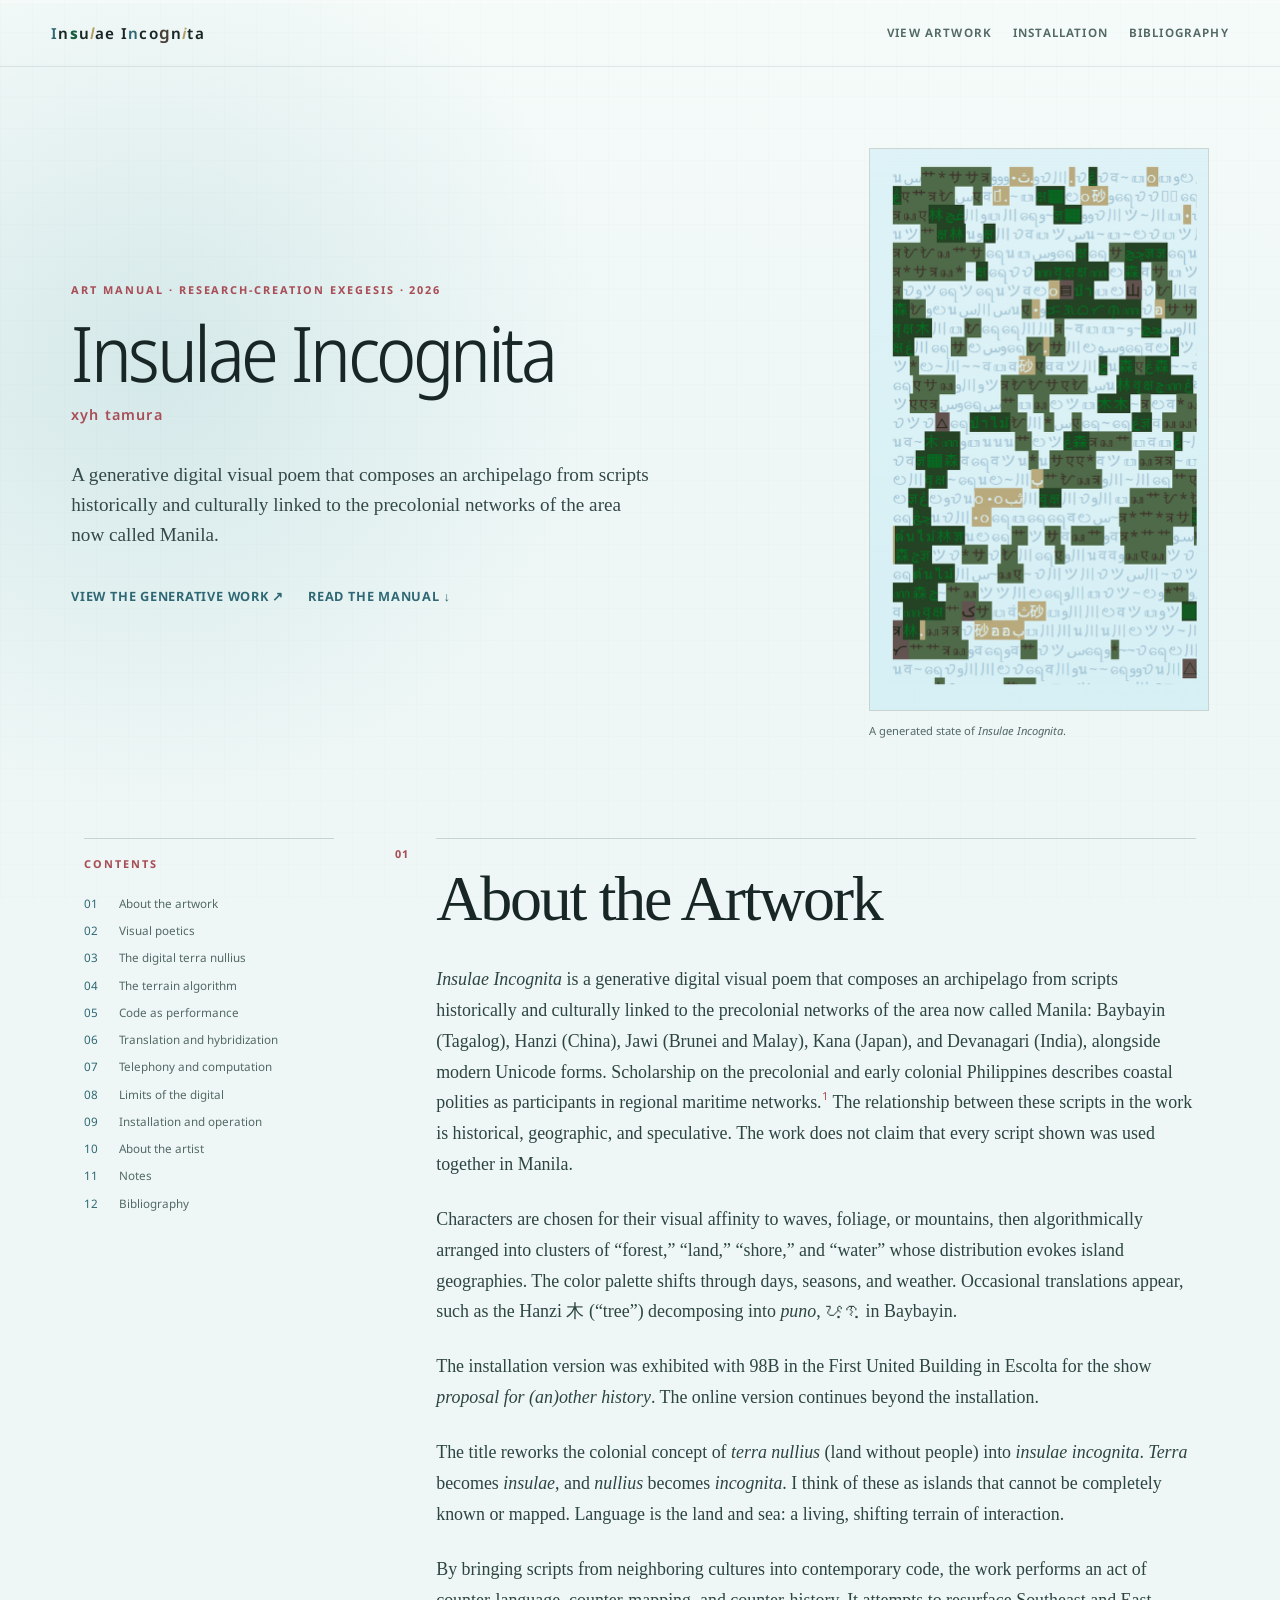
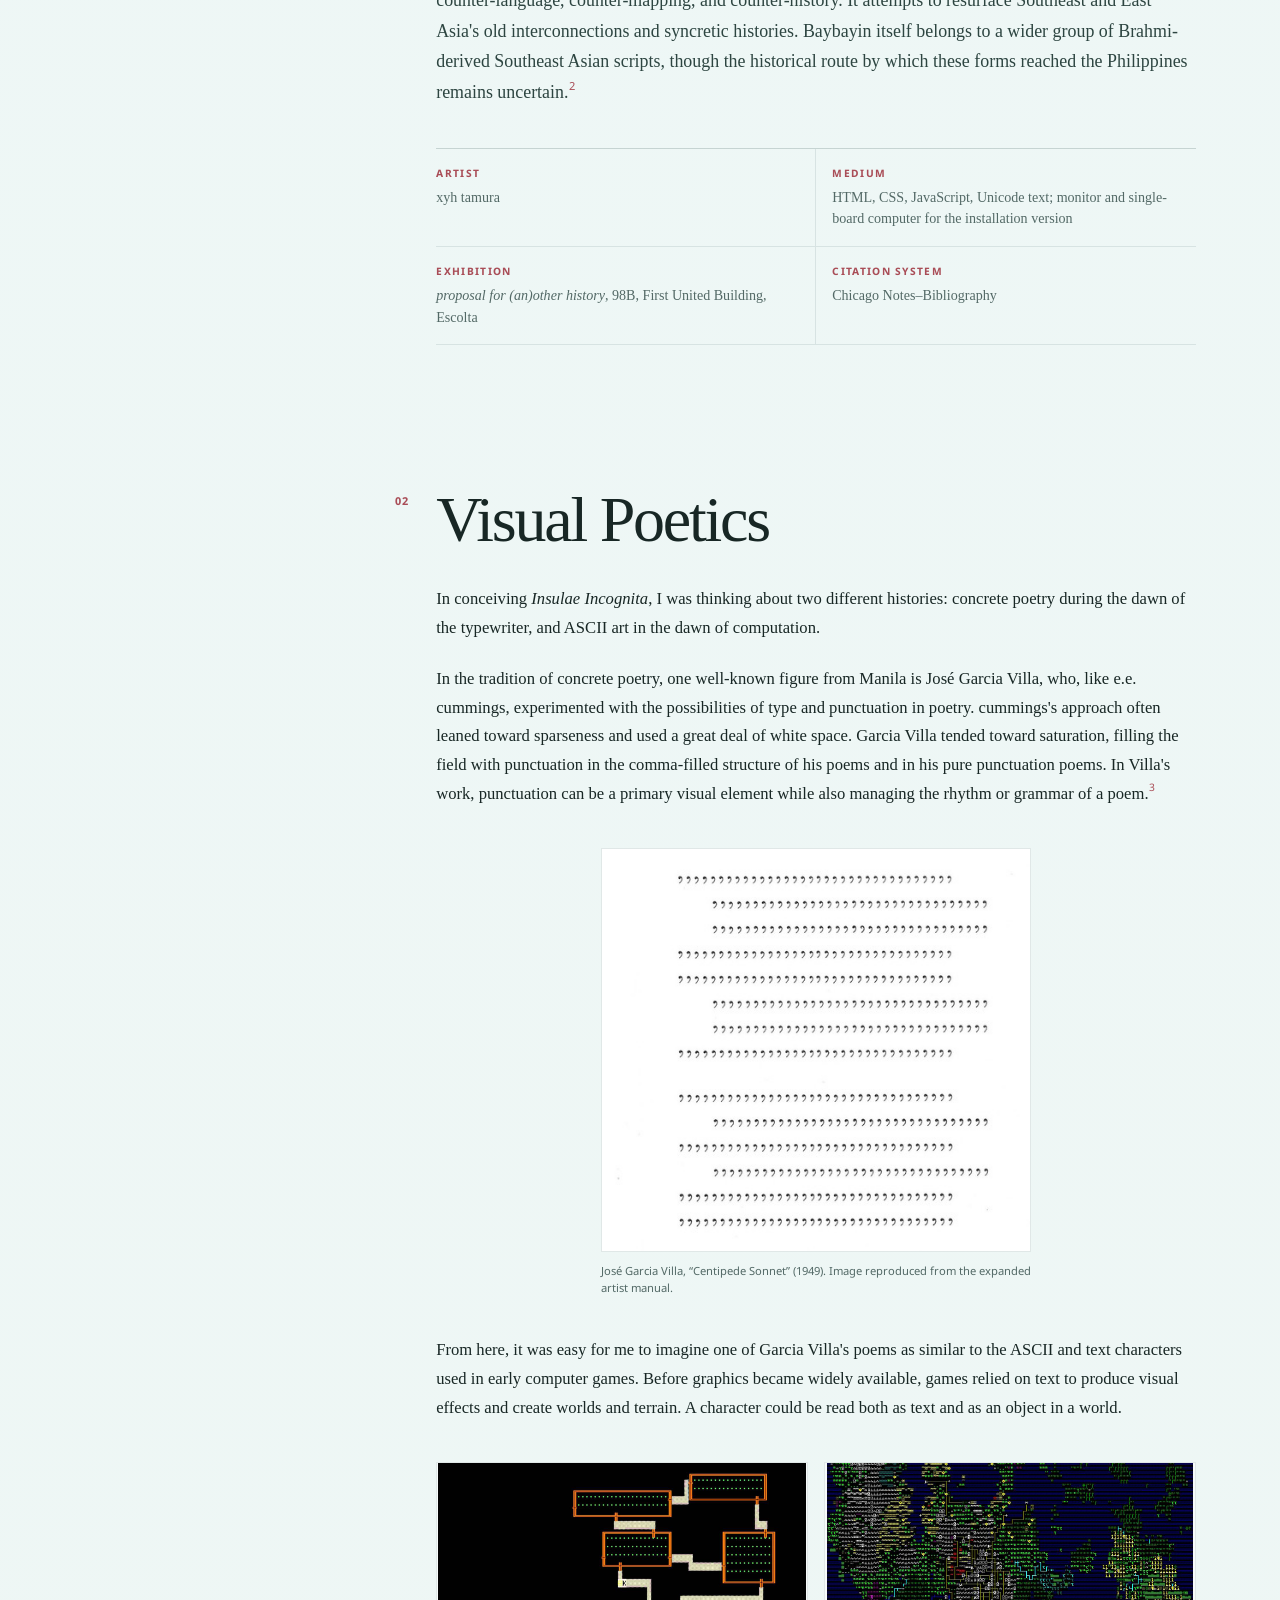
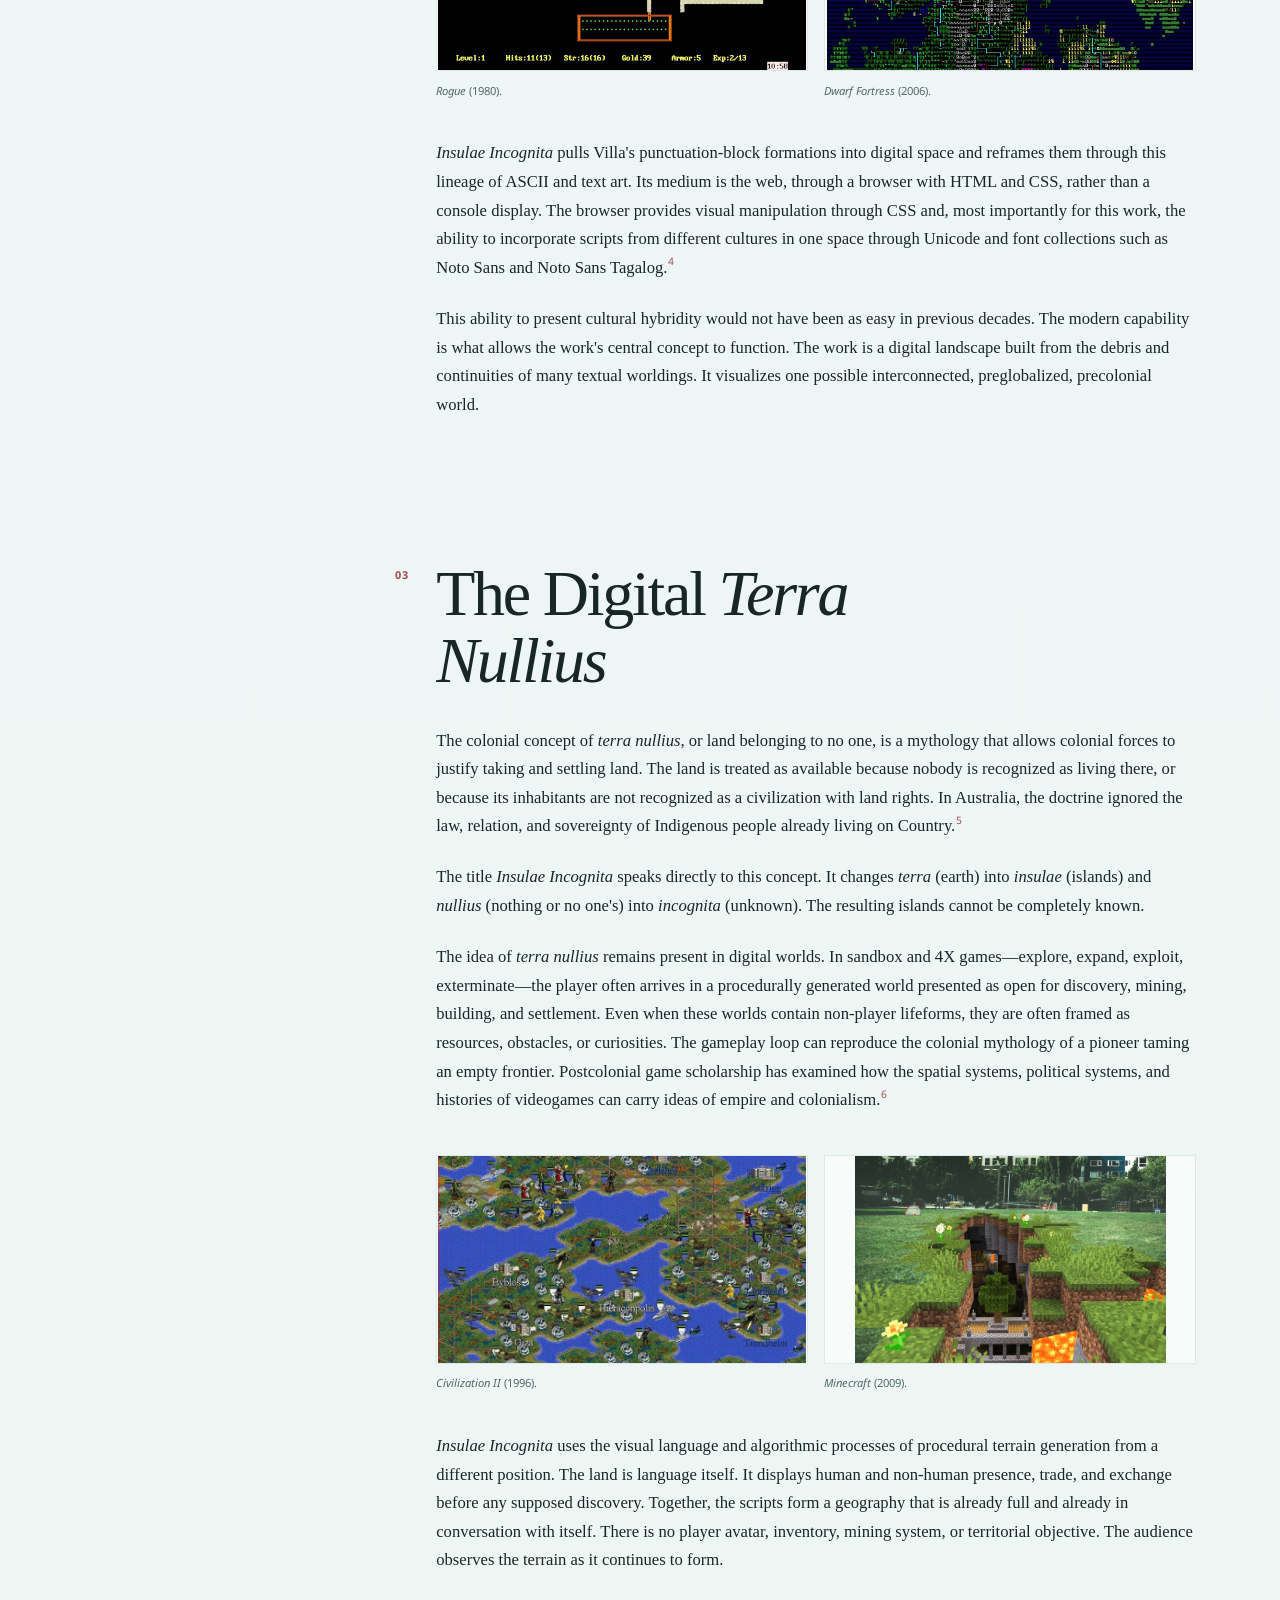
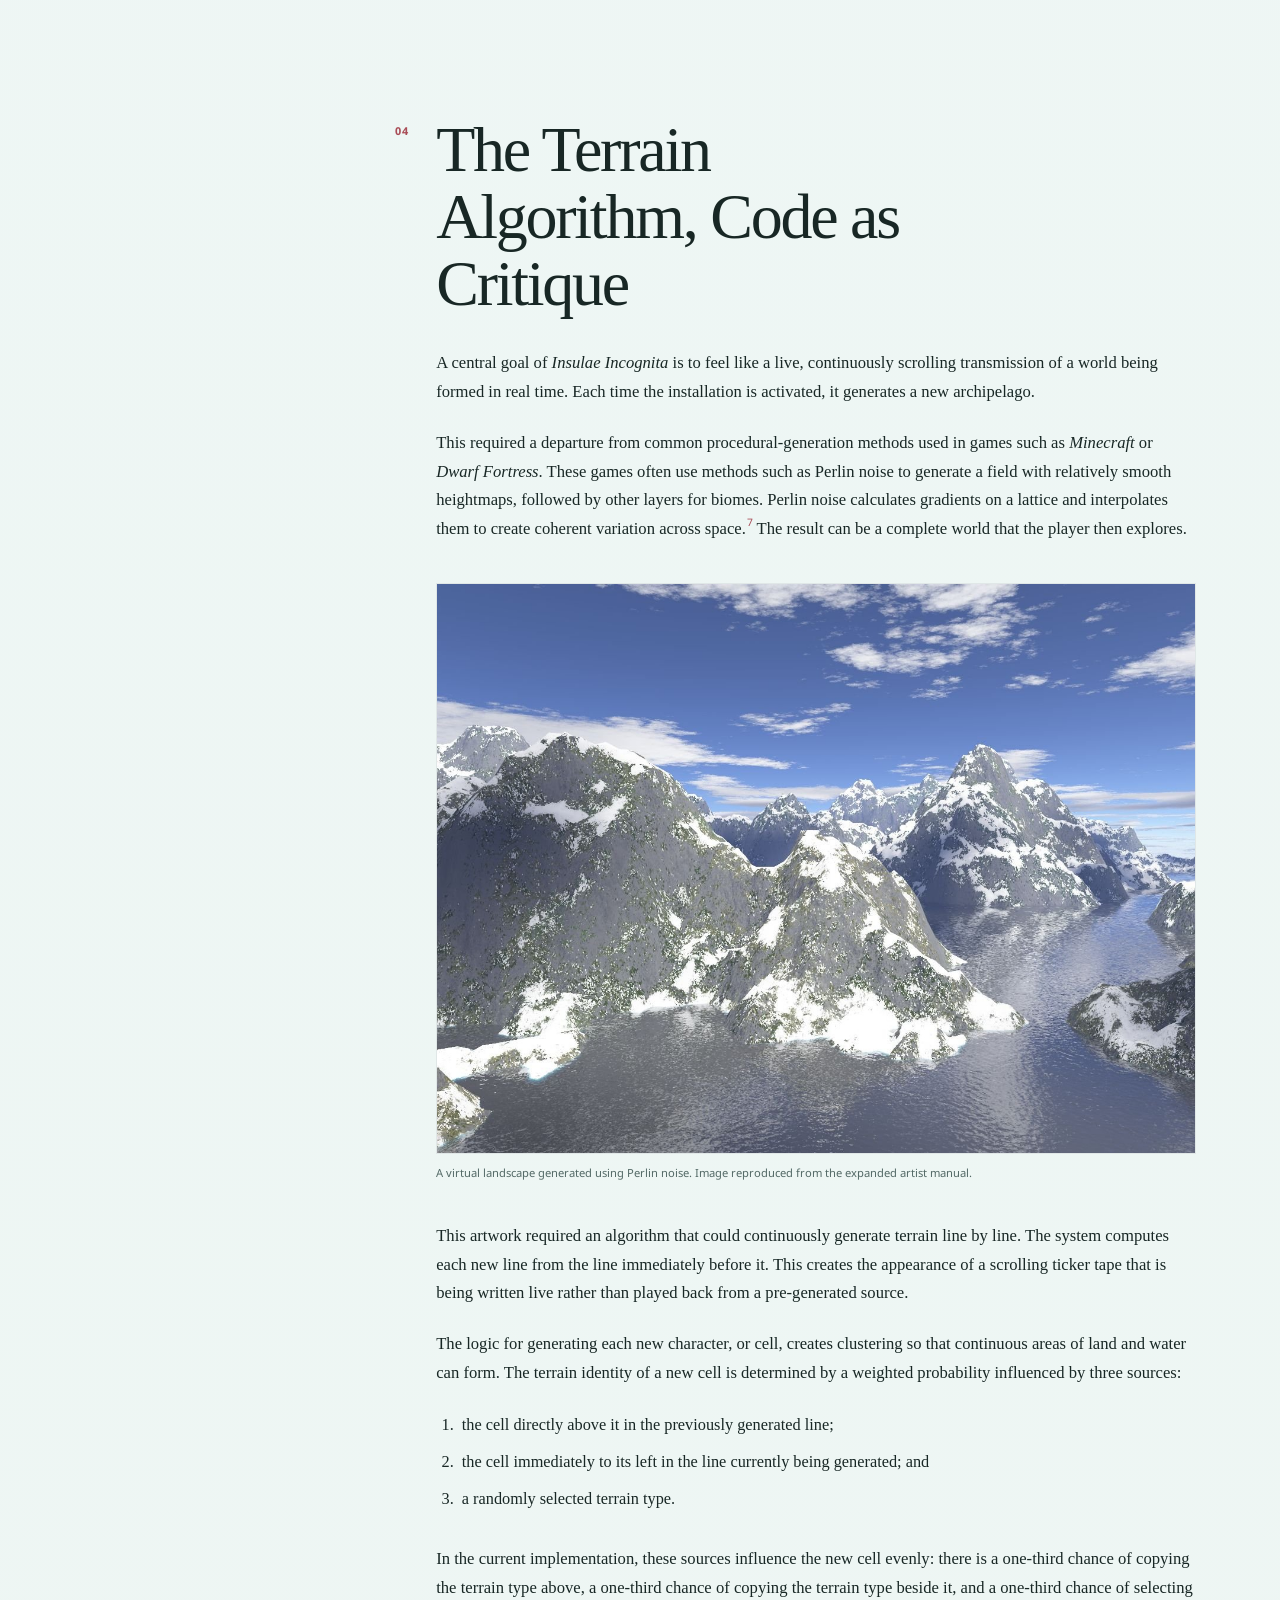
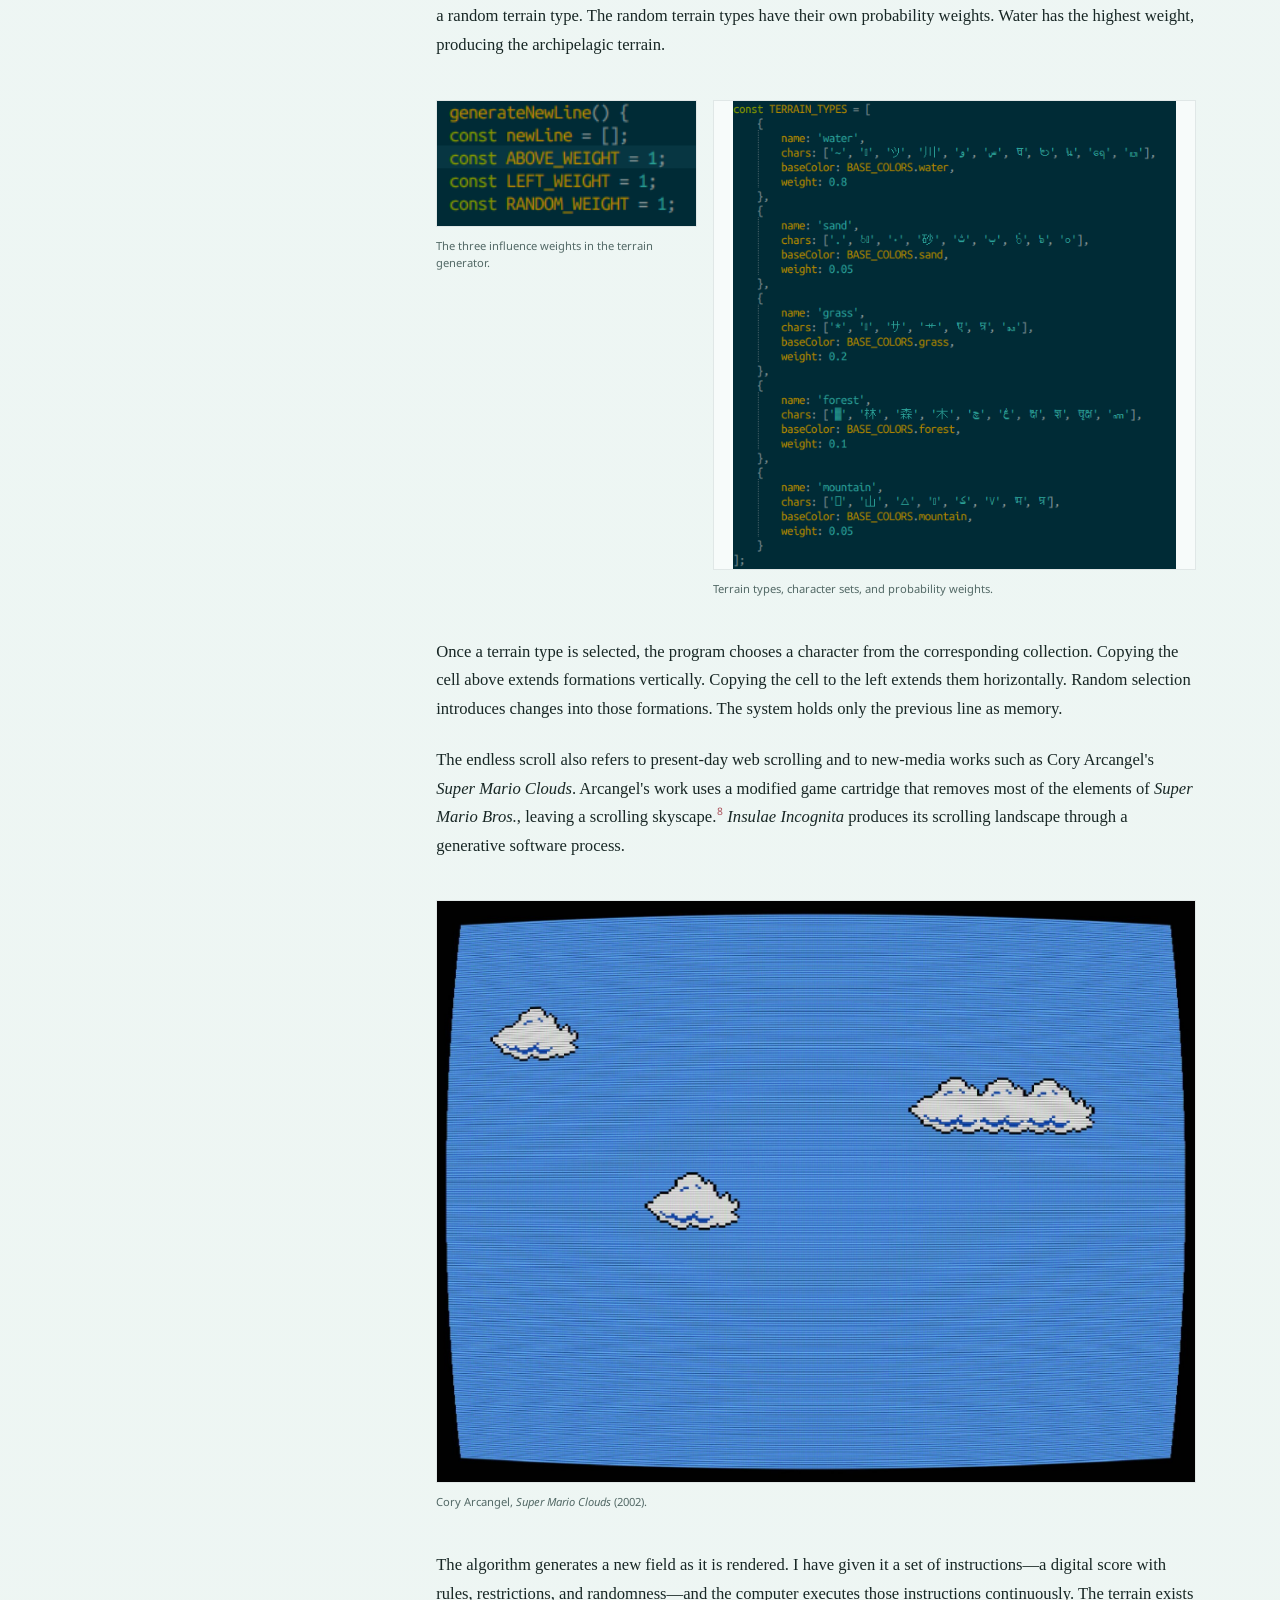
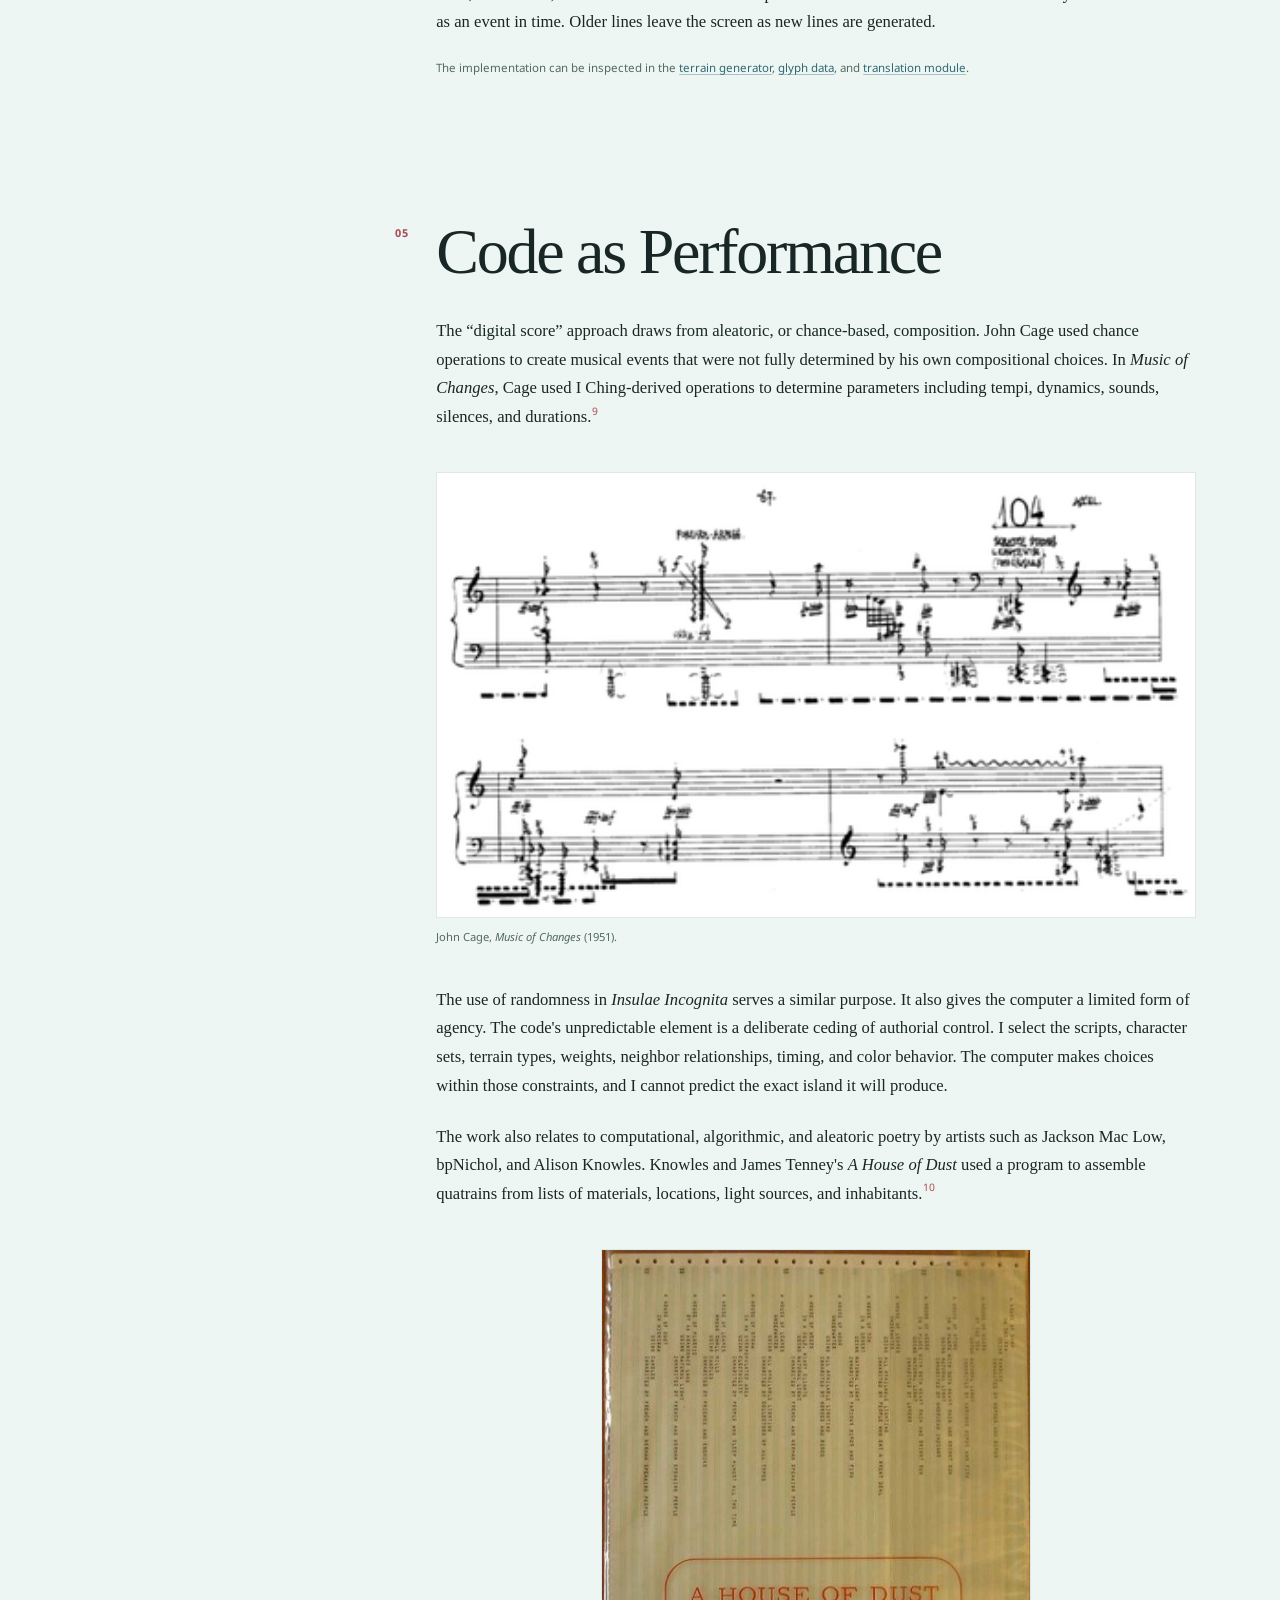
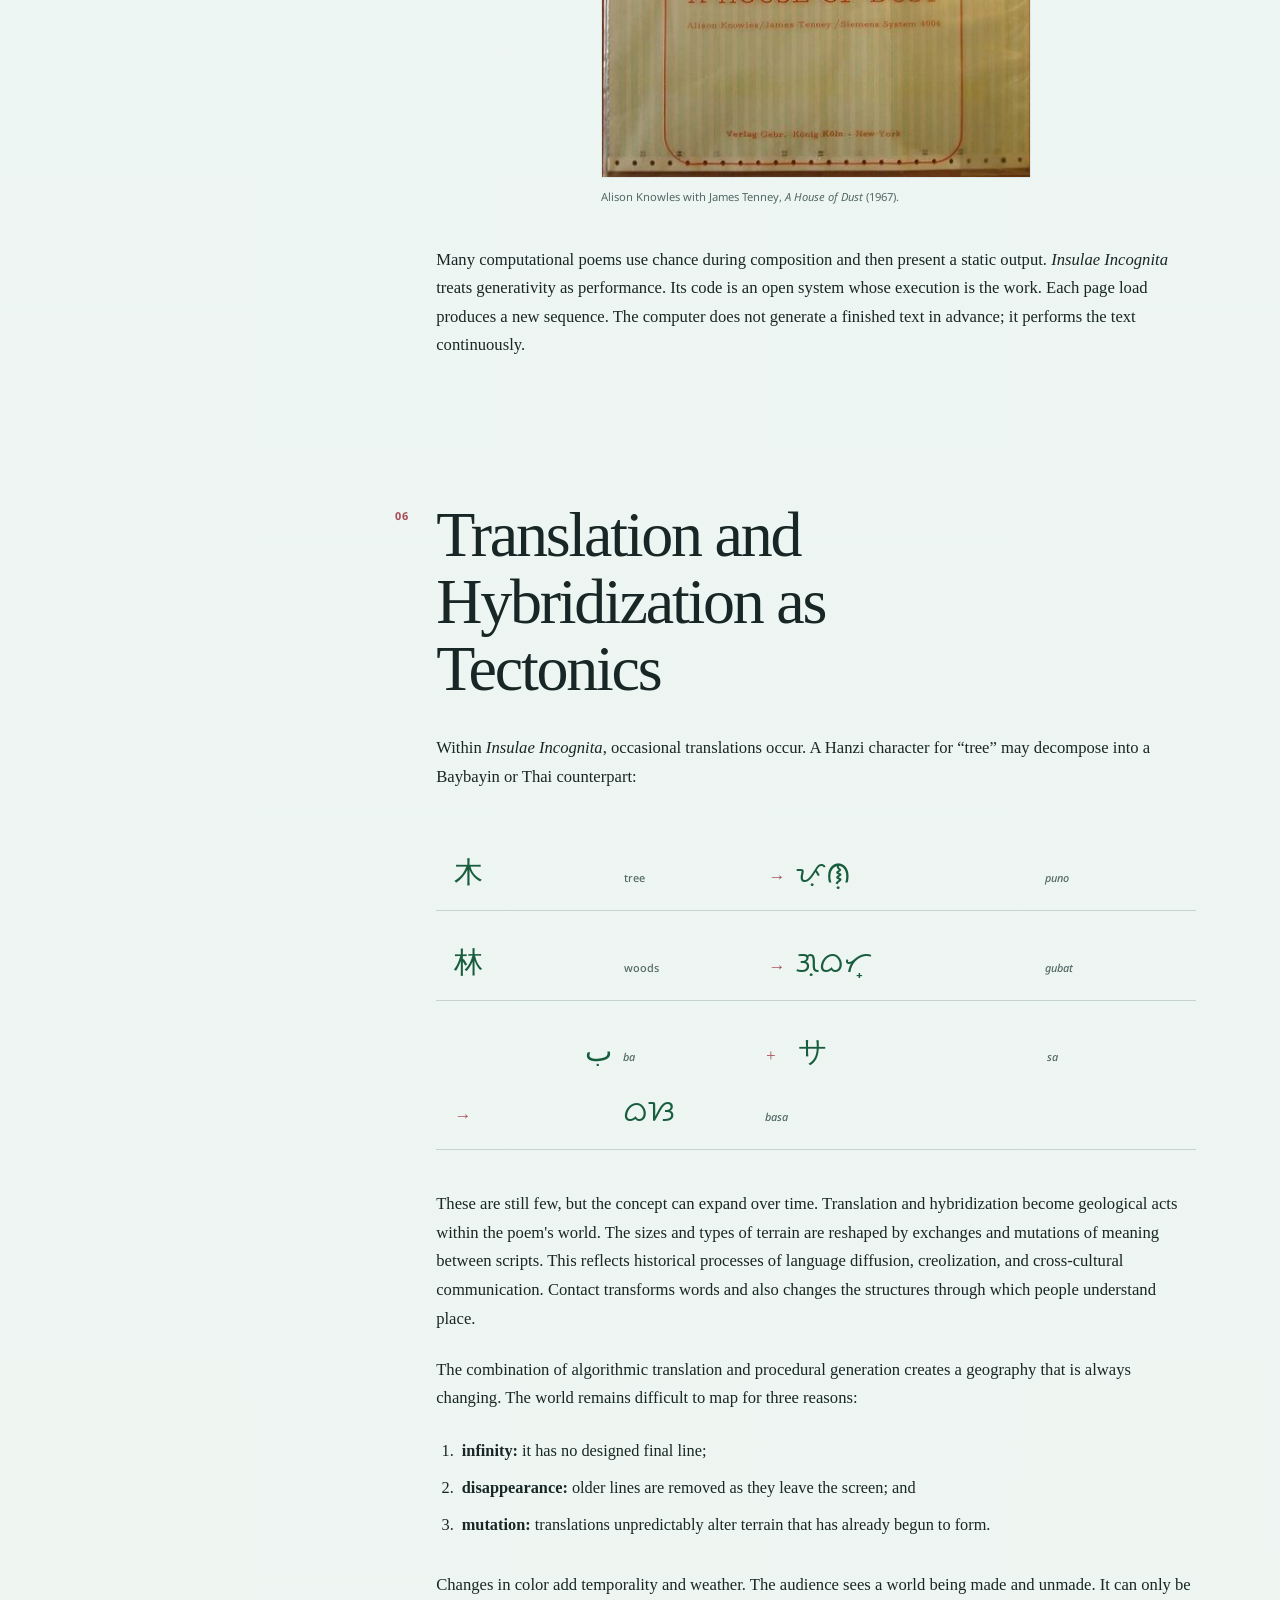
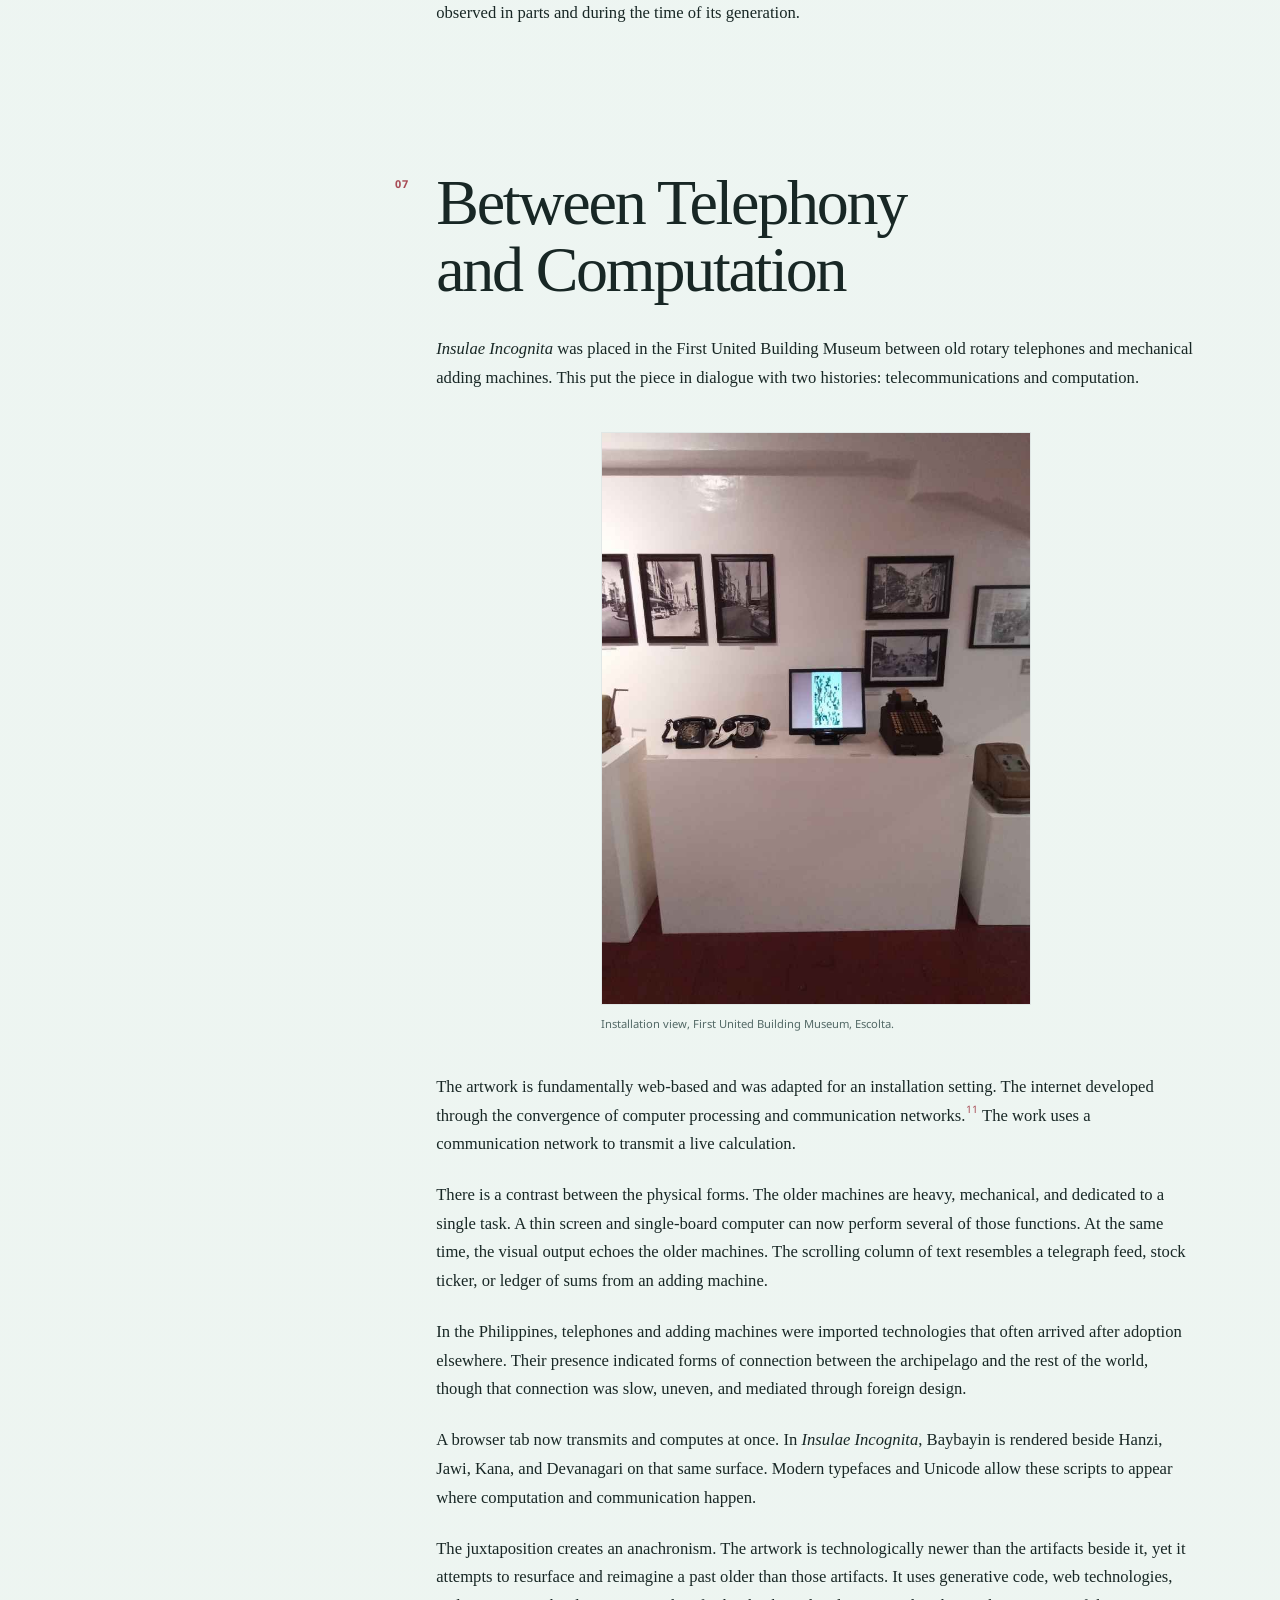
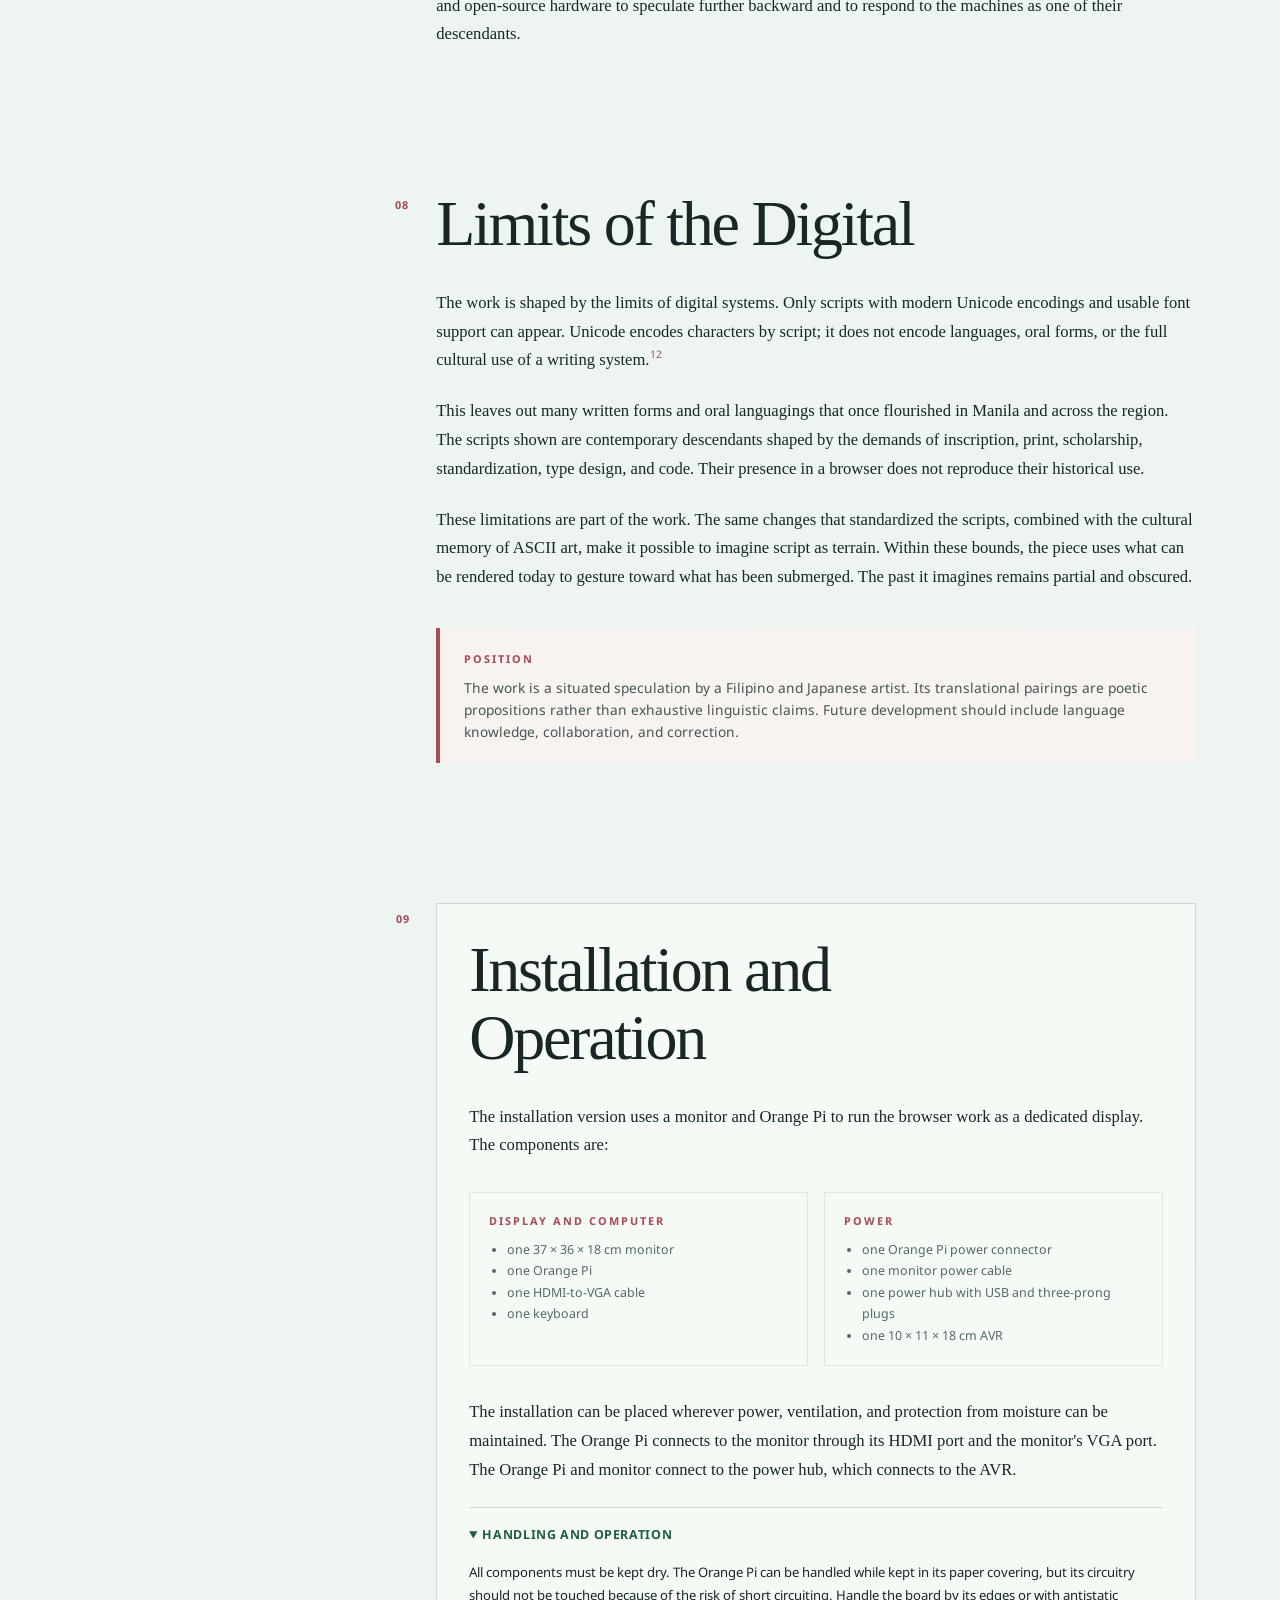
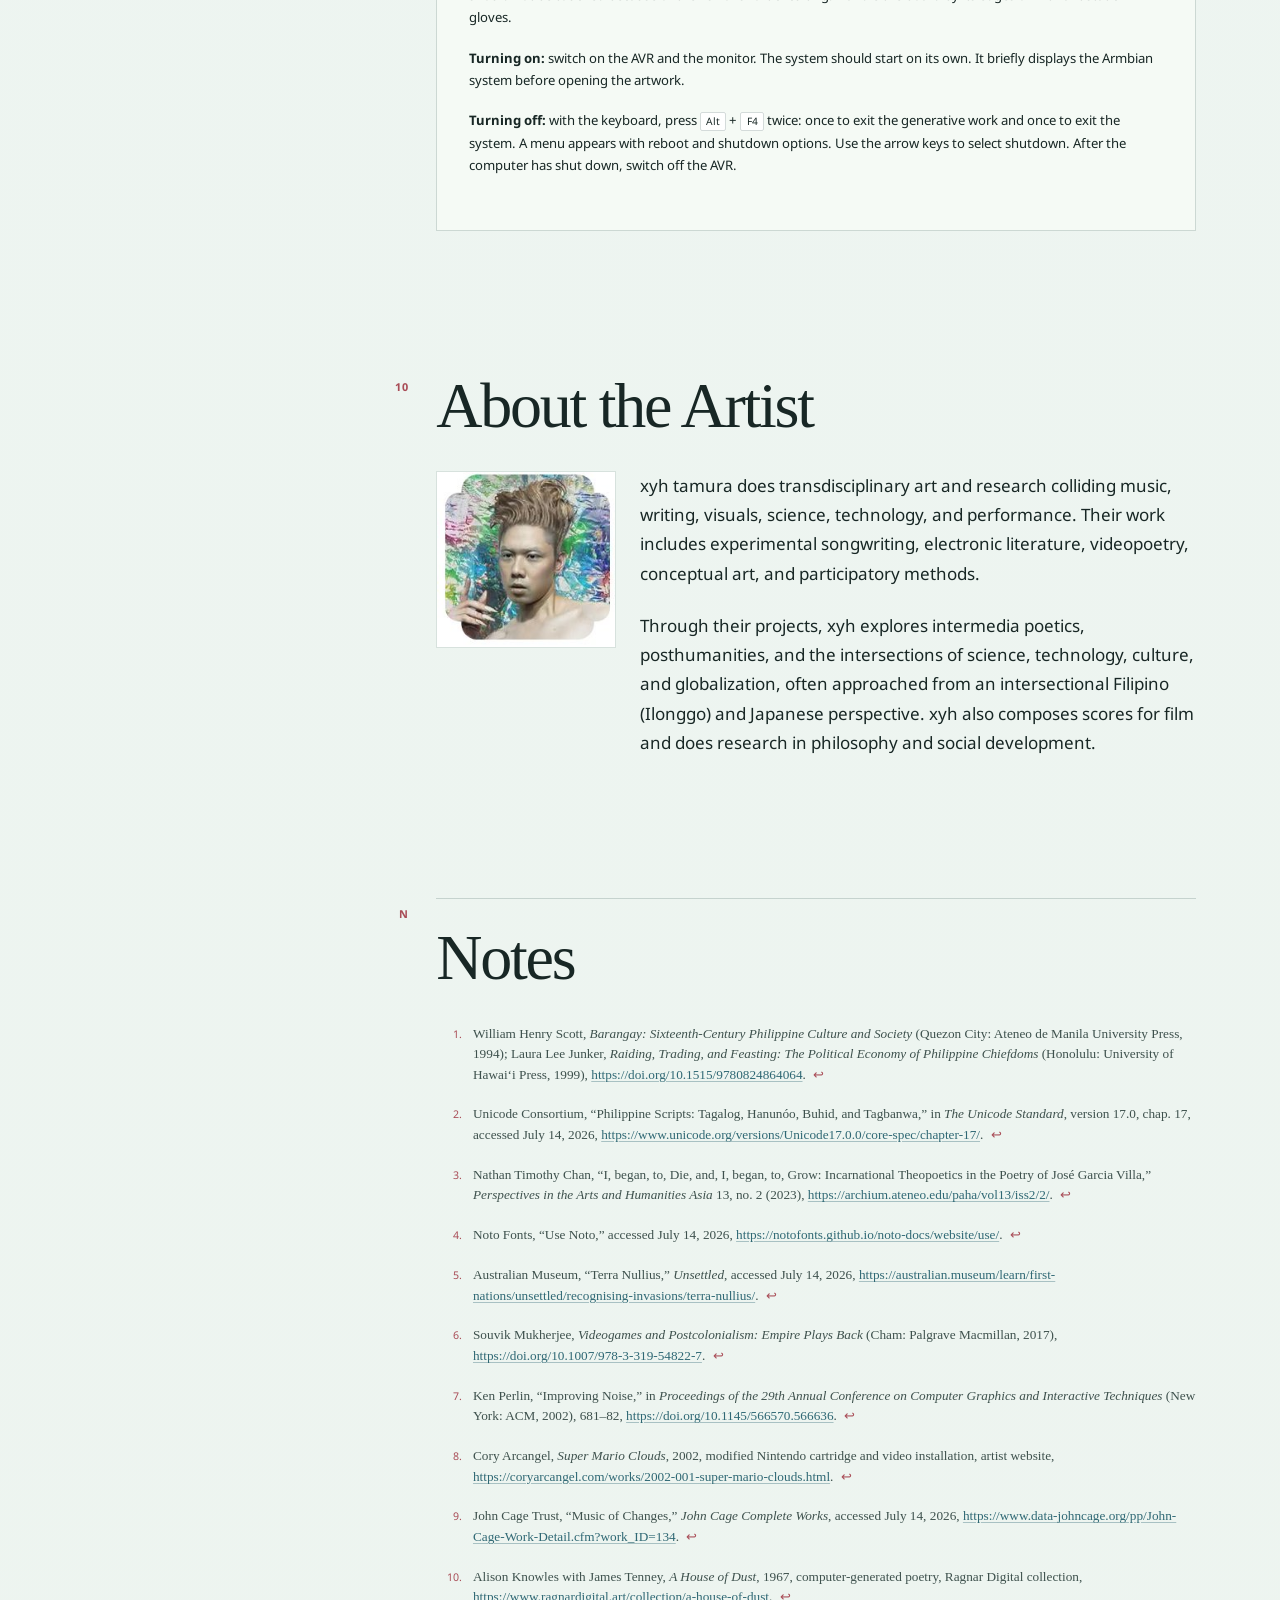
==== about/index.html @ 4c553fec "about page" ====
<!doctype html>
<html lang="en">
<head>
  <meta charset="utf-8">
  <meta name="viewport" content="width=device-width, initial-scale=1">
  <meta name="description" content="Art manual and research-creation exegesis for xyh tamura's Insulae Incognita, a generative visual poem composed from multiple writing systems.">
  <meta name="author" content="xyh tamura">
  <meta name="citation_title" content="Insulae Incognita: Art Manual and Research-Creation Exegesis">
  <meta name="citation_author" content="tamura, xyh">
  <meta name="citation_publication_date" content="2026">
  <meta property="og:title" content="Insulae Incognita — art manual and exegesis">
  <meta property="og:description" content="The concepts, visual poetics, code, installation, and references behind Insulae Incognita.">
  <meta property="og:type" content="article">
  <meta property="og:url" content="https://xyhtamura.github.io/insulaeincognita/about/">
  <title>Art Manual / Exegesis — Insulae Incognita</title>
  <link rel="stylesheet" href="style.css">
</head>
<body>
  <div class="reading-progress" aria-hidden="true"><span id="reading-progress-bar"></span></div>

  <header class="site-header">
    <a class="wordmark" href="../" aria-label="Return to Insulae Incognita">
      <span class="water">I</span>n<span class="forest">s</span>u<span class="sand">l</span>ae
      I<span class="water">n</span>co<span class="mountain">g</span>n<span class="sand">i</span>ta
    </a>
    <nav aria-label="Project navigation">
      <a href="../">View artwork</a>
      <a href="#installation">Installation</a>
      <a href="#bibliography">Bibliography</a>
    </nav>
  </header>

  <main>
    <section class="hero" aria-labelledby="page-title">
      <div class="hero-copy">
        <p class="kicker">Art manual · research-creation exegesis · 2026</p>
        <h1 id="page-title"><cite>Insulae Incognita</cite></h1>
        <p class="subtitle">xyh tamura</p>
        <p class="deck">A generative digital visual poem that composes an archipelago from scripts historically and culturally linked to the precolonial networks of the area now called Manila.</p>
        <div class="hero-actions">
          <a href="../">View the generative work <span aria-hidden="true">↗</span></a>
          <a href="#about">Read the manual <span aria-hidden="true">↓</span></a>
        </div>
      </div>

      <figure class="hero-image">
        <img src="img/insulae-screen.png" alt="A generated Insulae Incognita landscape made from colored characters and blocks of multiple scripts." width="339" height="563">
        <figcaption>A generated state of <cite>Insulae Incognita</cite>.</figcaption>
      </figure>
    </section>

    <div class="paper-grid">
      <aside class="contents" aria-label="Contents">
        <p class="aside-label">Contents</p>
        <ol>
          <li><a href="#about">About the artwork</a></li>
          <li><a href="#visual-poetics">Visual poetics</a></li>
          <li><a href="#terra-nullius">The digital terra nullius</a></li>
          <li><a href="#algorithm">The terrain algorithm</a></li>
          <li><a href="#performance">Code as performance</a></li>
          <li><a href="#translation">Translation and hybridization</a></li>
          <li><a href="#telephony">Telephony and computation</a></li>
          <li><a href="#limits">Limits of the digital</a></li>
          <li><a href="#installation">Installation and operation</a></li>
          <li><a href="#artist">About the artist</a></li>
          <li><a href="#notes">Notes</a></li>
          <li><a href="#bibliography">Bibliography</a></li>
        </ol>
      </aside>

      <article class="exegesis">
        <section id="about" class="abstract">
          <p class="section-number">01</p>
          <h2>About the Artwork</h2>
          <p><cite>Insulae Incognita</cite> is a generative digital visual poem that composes an archipelago from scripts historically and culturally linked to the precolonial networks of the area now called Manila: Baybayin (Tagalog), Hanzi (China), Jawi (Brunei and Malay), Kana (Japan), and Devanagari (India), alongside modern Unicode forms. Scholarship on the precolonial and early colonial Philippines describes coastal polities as participants in regional maritime networks.<sup class="note-ref"><a id="ref-1" href="#note-1" aria-label="Note 1">1</a></sup> The relationship between these scripts in the work is historical, geographic, and speculative. The work does not claim that every script shown was used together in Manila.</p>

          <p>Characters are chosen for their visual affinity to waves, foliage, or mountains, then algorithmically arranged into clusters of “forest,” “land,” “shore,” and “water” whose distribution evokes island geographies. The color palette shifts through days, seasons, and weather. Occasional translations appear, such as the Hanzi 木 (“tree”) decomposing into <i>puno</i>, ᜉᜓᜈᜓ in Baybayin.</p>

          <p>The installation version was exhibited with 98B in the First United Building in Escolta for the show <cite>proposal for (an)other history</cite>. The online version continues beyond the installation.</p>

          <p>The title reworks the colonial concept of <i>terra nullius</i> (land without people) into <i>insulae incognita</i>. <i>Terra</i> becomes <i>insulae</i>, and <i>nullius</i> becomes <i>incognita</i>. I think of these as islands that cannot be completely known or mapped. Language is the land and sea: a living, shifting terrain of interaction.</p>

          <p>By bringing scripts from neighboring cultures into contemporary code, the work performs an act of counter-language, counter-mapping, and counter-history. It attempts to resurface Southeast and East Asia's old interconnections and syncretic histories. Baybayin itself belongs to a wider group of Brahmi-derived Southeast Asian scripts, though the historical route by which these forms reached the Philippines remains uncertain.<sup class="note-ref"><a id="ref-2" href="#note-2" aria-label="Note 2">2</a></sup></p>

          <dl class="metadata">
            <div><dt>Artist</dt><dd>xyh tamura</dd></div>
            <div><dt>Medium</dt><dd>HTML, CSS, JavaScript, Unicode text; monitor and single-board computer for the installation version</dd></div>
            <div><dt>Exhibition</dt><dd><cite>proposal for (an)other history</cite>, 98B, First United Building, Escolta</dd></div>
            <div><dt>Citation system</dt><dd>Chicago Notes–Bibliography</dd></div>
          </dl>
        </section>

        <section id="visual-poetics">
          <p class="section-number">02</p>
          <h2>Visual Poetics</h2>
          <p>In conceiving <cite>Insulae Incognita</cite>, I was thinking about two different histories: concrete poetry during the dawn of the typewriter, and ASCII art in the dawn of computation.</p>

          <p>In the tradition of concrete poetry, one well-known figure from Manila is José Garcia Villa, who, like e.e. cummings, experimented with the possibilities of type and punctuation in poetry. cummings's approach often leaned toward sparseness and used a great deal of white space. Garcia Villa tended toward saturation, filling the field with punctuation in the comma-filled structure of his poems and in his pure punctuation poems. In Villa's work, punctuation can be a primary visual element while also managing the rhythm or grammar of a poem.<sup class="note-ref"><a id="ref-3" href="#note-3" aria-label="Note 3">3</a></sup></p>

          <figure class="manual-figure figure-narrow">
            <img src="img/villa-centipede-sonnet.png" alt="José Garcia Villa's Centipede Sonnet, formed largely from repeated punctuation marks." width="500" height="469" loading="lazy">
            <figcaption>José Garcia Villa, “Centipede Sonnet” (1949). Image reproduced from the expanded artist manual.</figcaption>
          </figure>

          <p>From here, it was easy for me to imagine one of Garcia Villa's poems as similar to the ASCII and text characters used in early computer games. Before graphics became widely available, games relied on text to produce visual effects and create worlds and terrain. A character could be read both as text and as an object in a world.</p>

          <div class="figure-pair">
            <figure class="manual-figure">
              <img src="img/rogue.png" alt="A room and corridor map in Rogue rendered with colored ASCII characters." width="1280" height="720" loading="lazy">
              <figcaption><cite>Rogue</cite> (1980).</figcaption>
            </figure>
            <figure class="manual-figure">
              <img src="img/dwarf-fortress.png" alt="A Dwarf Fortress landscape rendered as a dense field of colored text characters." width="1022" height="579" loading="lazy">
              <figcaption><cite>Dwarf Fortress</cite> (2006).</figcaption>
            </figure>
          </div>

          <p><cite>Insulae Incognita</cite> pulls Villa's punctuation-block formations into digital space and reframes them through this lineage of ASCII and text art. Its medium is the web, through a browser with HTML and CSS, rather than a console display. The browser provides visual manipulation through CSS and, most importantly for this work, the ability to incorporate scripts from different cultures in one space through Unicode and font collections such as Noto Sans and Noto Sans Tagalog.<sup class="note-ref"><a id="ref-4" href="#note-4" aria-label="Note 4">4</a></sup></p>

          <p>This ability to present cultural hybridity would not have been as easy in previous decades. The modern capability is what allows the work's central concept to function. The work is a digital landscape built from the debris and continuities of many textual worldings. It visualizes one possible interconnected, preglobalized, precolonial world.</p>
        </section>

        <section id="terra-nullius">
          <p class="section-number">03</p>
          <h2>The Digital <i>Terra Nullius</i></h2>
          <p>The colonial concept of <i>terra nullius</i>, or land belonging to no one, is a mythology that allows colonial forces to justify taking and settling land. The land is treated as available because nobody is recognized as living there, or because its inhabitants are not recognized as a civilization with land rights. In Australia, the doctrine ignored the law, relation, and sovereignty of Indigenous people already living on Country.<sup class="note-ref"><a id="ref-5" href="#note-5" aria-label="Note 5">5</a></sup></p>

          <p>The title <cite>Insulae Incognita</cite> speaks directly to this concept. It changes <i>terra</i> (earth) into <i>insulae</i> (islands) and <i>nullius</i> (nothing or no one's) into <i>incognita</i> (unknown). The resulting islands cannot be completely known.</p>

          <p>The idea of <i>terra nullius</i> remains present in digital worlds. In sandbox and 4X games—explore, expand, exploit, exterminate—the player often arrives in a procedurally generated world presented as open for discovery, mining, building, and settlement. Even when these worlds contain non-player lifeforms, they are often framed as resources, obstacles, or curiosities. The gameplay loop can reproduce the colonial mythology of a pioneer taming an empty frontier. Postcolonial game scholarship has examined how the spatial systems, political systems, and histories of videogames can carry ideas of empire and colonialism.<sup class="note-ref"><a id="ref-6" href="#note-6" aria-label="Note 6">6</a></sup></p>

          <div class="figure-pair">
            <figure class="manual-figure">
              <img src="img/civilization-ii.png" alt="A Civilization II game map with cities, terrain, roads, and units." width="800" height="450" loading="lazy">
              <figcaption><cite>Civilization II</cite> (1996).</figcaption>
            </figure>
            <figure class="manual-figure">
              <img src="img/minecraft.jpg" alt="A first-person Minecraft landscape with grass, flowers, water, a cave, and exposed lava." width="1600" height="1066" loading="lazy">
              <figcaption><cite>Minecraft</cite> (2009).</figcaption>
            </figure>
          </div>

          <p><cite>Insulae Incognita</cite> uses the visual language and algorithmic processes of procedural terrain generation from a different position. The land is language itself. It displays human and non-human presence, trade, and exchange before any supposed discovery. Together, the scripts form a geography that is already full and already in conversation with itself. There is no player avatar, inventory, mining system, or territorial objective. The audience observes the terrain as it continues to form.</p>
        </section>

        <section id="algorithm">
          <p class="section-number">04</p>
          <h2>The Terrain Algorithm, Code as Critique</h2>
          <p>A central goal of <cite>Insulae Incognita</cite> is to feel like a live, continuously scrolling transmission of a world being formed in real time. Each time the installation is activated, it generates a new archipelago.</p>

          <p>This required a departure from common procedural-generation methods used in games such as <cite>Minecraft</cite> or <cite>Dwarf Fortress</cite>. These games often use methods such as Perlin noise to generate a field with relatively smooth heightmaps, followed by other layers for biomes. Perlin noise calculates gradients on a lattice and interpolates them to create coherent variation across space.<sup class="note-ref"><a id="ref-7" href="#note-7" aria-label="Note 7">7</a></sup> The result can be a complete world that the player then explores.</p>

          <figure class="manual-figure figure-wide">
            <img src="img/perlin-noise-landscape.jpg" alt="A virtual mountainous landscape generated using Perlin noise." width="1280" height="960" loading="lazy">
            <figcaption>A virtual landscape generated using Perlin noise. Image reproduced from the expanded artist manual.</figcaption>
          </figure>

          <p>This artwork required an algorithm that could continuously generate terrain line by line. The system computes each new line from the line immediately before it. This creates the appearance of a scrolling ticker tape that is being written live rather than played back from a pre-generated source.</p>

          <p>The logic for generating each new character, or cell, creates clustering so that continuous areas of land and water can form. The terrain identity of a new cell is determined by a weighted probability influenced by three sources:</p>

          <ol class="plain-steps">
            <li>the cell directly above it in the previously generated line;</li>
            <li>the cell immediately to its left in the line currently being generated; and</li>
            <li>a randomly selected terrain type.</li>
          </ol>

          <p>In the current implementation, these sources influence the new cell evenly: there is a one-third chance of copying the terrain type above, a one-third chance of copying the terrain type beside it, and a one-third chance of selecting a random terrain type. The random terrain types have their own probability weights. Water has the highest weight, producing the archipelagic terrain.</p>

          <div class="figure-pair code-figures">
            <figure class="manual-figure">
              <img src="img/terrain-weights.png" alt="A code excerpt showing above, left, and random terrain influences each given a weight of one." width="192" height="93" loading="lazy">
              <figcaption>The three influence weights in the terrain generator.</figcaption>
            </figure>
            <figure class="manual-figure">
              <img src="img/terrain-types.png" alt="A code excerpt showing weighted water, sand, grass, forest, and mountain terrain types and their character sets." width="518" height="547" loading="lazy">
              <figcaption>Terrain types, character sets, and probability weights.</figcaption>
            </figure>
          </div>

          <p>Once a terrain type is selected, the program chooses a character from the corresponding collection. Copying the cell above extends formations vertically. Copying the cell to the left extends them horizontally. Random selection introduces changes into those formations. The system holds only the previous line as memory.</p>

          <p>The endless scroll also refers to present-day web scrolling and to new-media works such as Cory Arcangel's <cite>Super Mario Clouds</cite>. Arcangel's work uses a modified game cartridge that removes most of the elements of <cite>Super Mario Bros.</cite>, leaving a scrolling skyscape.<sup class="note-ref"><a id="ref-8" href="#note-8" aria-label="Note 8">8</a></sup> <cite>Insulae Incognita</cite> produces its scrolling landscape through a generative software process.</p>

          <figure class="manual-figure figure-wide">
            <img src="img/super-mario-clouds.jpg" alt="Cory Arcangel's Super Mario Clouds showing white pixel clouds moving across a blue CRT screen." width="1600" height="1226" loading="lazy">
            <figcaption>Cory Arcangel, <cite>Super Mario Clouds</cite> (2002).</figcaption>
          </figure>

          <p>The algorithm generates a new field as it is rendered. I have given it a set of instructions—a digital score with rules, restrictions, and randomness—and the computer executes those instructions continuously. The terrain exists as an event in time. Older lines leave the screen as new lines are generated.</p>

          <p class="source-link">The implementation can be inspected in the <a href="../lineGenerator.js">terrain generator</a>, <a href="../glyphData.js">glyph data</a>, and <a href="../translationModule.js">translation module</a>.</p>
        </section>

        <section id="performance">
          <p class="section-number">05</p>
          <h2>Code as Performance</h2>
          <p>The “digital score” approach draws from aleatoric, or chance-based, composition. John Cage used chance operations to create musical events that were not fully determined by his own compositional choices. In <cite>Music of Changes</cite>, Cage used I Ching-derived operations to determine parameters including tempi, dynamics, sounds, silences, and durations.<sup class="note-ref"><a id="ref-9" href="#note-9" aria-label="Note 9">9</a></sup></p>

          <figure class="manual-figure figure-wide">
            <img src="img/music-of-changes.png" alt="A page from John Cage's Music of Changes showing dense experimental music notation." width="413" height="242" loading="lazy">
            <figcaption>John Cage, <cite>Music of Changes</cite> (1951).</figcaption>
          </figure>

          <p>The use of randomness in <cite>Insulae Incognita</cite> serves a similar purpose. It also gives the computer a limited form of agency. The code's unpredictable element is a deliberate ceding of authorial control. I select the scripts, character sets, terrain types, weights, neighbor relationships, timing, and color behavior. The computer makes choices within those constraints, and I cannot predict the exact island it will produce.</p>

          <p>The work also relates to computational, algorithmic, and aleatoric poetry by artists such as Jackson Mac Low, bpNichol, and Alison Knowles. Knowles and James Tenney's <cite>A House of Dust</cite> used a program to assemble quatrains from lists of materials, locations, light sources, and inhabitants.<sup class="note-ref"><a id="ref-10" href="#note-10" aria-label="Note 10">10</a></sup></p>

          <figure class="manual-figure figure-narrow">
            <img src="img/house-of-dust.jpg" alt="A printed copy of Alison Knowles and James Tenney's computer-generated poem A House of Dust." width="406" height="500" loading="lazy">
            <figcaption>Alison Knowles with James Tenney, <cite>A House of Dust</cite> (1967).</figcaption>
          </figure>

          <p>Many computational poems use chance during composition and then present a static output. <cite>Insulae Incognita</cite> treats generativity as performance. Its code is an open system whose execution is the work. Each page load produces a new sequence. The computer does not generate a finished text in advance; it performs the text continuously.</p>
        </section>

        <section id="translation">
          <p class="section-number">06</p>
          <h2>Translation and Hybridization as Tectonics</h2>
          <p>Within <cite>Insulae Incognita</cite>, occasional translations occur. A Hanzi character for “tree” may decompose into a Baybayin or Thai counterpart:</p>

          <div class="translation-table" role="list" aria-label="Translation examples">
            <div role="listitem"><span>木</span><b>tree</b><i>→</i><span>ᜉᜓᜈᜓ</span><b><i>puno</i></b></div>
            <div role="listitem"><span>林</span><b>woods</b><i>→</i><span>ᜄᜓᜊᜆ᜔</span><b><i>gubat</i></b></div>
            <div role="listitem"><span lang="ms-Arab" dir="rtl">ب</span><b><i>ba</i></b><i>+</i><span>サ</span><b><i>sa</i></b><i>→</i><span>ᜊᜐ</span><b><i>basa</i></b></div>
          </div>

          <p>These are still few, but the concept can expand over time. Translation and hybridization become geological acts within the poem's world. The sizes and types of terrain are reshaped by exchanges and mutations of meaning between scripts. This reflects historical processes of language diffusion, creolization, and cross-cultural communication. Contact transforms words and also changes the structures through which people understand place.</p>

          <p>The combination of algorithmic translation and procedural generation creates a geography that is always changing. The world remains difficult to map for three reasons:</p>

          <ol class="plain-steps">
            <li><strong>infinity:</strong> it has no designed final line;</li>
            <li><strong>disappearance:</strong> older lines are removed as they leave the screen; and</li>
            <li><strong>mutation:</strong> translations unpredictably alter terrain that has already begun to form.</li>
          </ol>

          <p>Changes in color add temporality and weather. The audience sees a world being made and unmade. It can only be observed in parts and during the time of its generation.</p>
        </section>

        <section id="telephony">
          <p class="section-number">07</p>
          <h2>Between Telephony and Computation</h2>
          <p><cite>Insulae Incognita</cite> was placed in the First United Building Museum between old rotary telephones and mechanical adding machines. This put the piece in dialogue with two histories: telecommunications and computation.</p>

          <figure class="manual-figure figure-narrow">
            <img src="img/installation-view.jpg" alt="Insulae Incognita installed on a small monitor among telephones and other artifacts in the First United Building Museum." width="768" height="1024" loading="lazy">
            <figcaption>Installation view, First United Building Museum, Escolta.</figcaption>
          </figure>

          <p>The artwork is fundamentally web-based and was adapted for an installation setting. The internet developed through the convergence of computer processing and communication networks.<sup class="note-ref"><a id="ref-11" href="#note-11" aria-label="Note 11">11</a></sup> The work uses a communication network to transmit a live calculation.</p>

          <p>There is a contrast between the physical forms. The older machines are heavy, mechanical, and dedicated to a single task. A thin screen and single-board computer can now perform several of those functions. At the same time, the visual output echoes the older machines. The scrolling column of text resembles a telegraph feed, stock ticker, or ledger of sums from an adding machine.</p>

          <p>In the Philippines, telephones and adding machines were imported technologies that often arrived after adoption elsewhere. Their presence indicated forms of connection between the archipelago and the rest of the world, though that connection was slow, uneven, and mediated through foreign design.</p>

          <p>A browser tab now transmits and computes at once. In <cite>Insulae Incognita</cite>, Baybayin is rendered beside Hanzi, Jawi, Kana, and Devanagari on that same surface. Modern typefaces and Unicode allow these scripts to appear where computation and communication happen.</p>

          <p>The juxtaposition creates an anachronism. The artwork is technologically newer than the artifacts beside it, yet it attempts to resurface and reimagine a past older than those artifacts. It uses generative code, web technologies, and open-source hardware to speculate further backward and to respond to the machines as one of their descendants.</p>
        </section>

        <section id="limits">
          <p class="section-number">08</p>
          <h2>Limits of the Digital</h2>
          <p>The work is shaped by the limits of digital systems. Only scripts with modern Unicode encodings and usable font support can appear. Unicode encodes characters by script; it does not encode languages, oral forms, or the full cultural use of a writing system.<sup class="note-ref"><a id="ref-12" href="#note-12" aria-label="Note 12">12</a></sup></p>

          <p>This leaves out many written forms and oral languagings that once flourished in Manila and across the region. The scripts shown are contemporary descendants shaped by the demands of inscription, print, scholarship, standardization, type design, and code. Their presence in a browser does not reproduce their historical use.</p>

          <p>These limitations are part of the work. The same changes that standardized the scripts, combined with the cultural memory of ASCII art, make it possible to imagine script as terrain. Within these bounds, the piece uses what can be rendered today to gesture toward what has been submerged. The past it imagines remains partial and obscured.</p>

          <aside class="critical-note limit-note">
            <p class="aside-label">Position</p>
            <p>The work is a situated speculation by a Filipino and Japanese artist. Its translational pairings are poetic propositions rather than exhaustive linguistic claims. Future development should include language knowledge, collaboration, and correction.</p>
          </aside>
        </section>

        <section id="installation" class="apparatus">
          <p class="section-number">09</p>
          <h2>Installation and Operation</h2>
          <p>The installation version uses a monitor and Orange Pi to run the browser work as a dedicated display. The components are:</p>

          <div class="apparatus-grid">
            <div>
              <p class="aside-label">Display and computer</p>
              <ul>
                <li>one 37 × 36 × 18 cm monitor</li>
                <li>one Orange Pi</li>
                <li>one HDMI-to-VGA cable</li>
                <li>one keyboard</li>
              </ul>
            </div>
            <div>
              <p class="aside-label">Power</p>
              <ul>
                <li>one Orange Pi power connector</li>
                <li>one monitor power cable</li>
                <li>one power hub with USB and three-prong plugs</li>
                <li>one 10 × 11 × 18 cm AVR</li>
              </ul>
            </div>
          </div>

          <p>The installation can be placed wherever power, ventilation, and protection from moisture can be maintained. The Orange Pi connects to the monitor through its HDMI port and the monitor's VGA port. The Orange Pi and monitor connect to the power hub, which connects to the AVR.</p>

          <details open>
            <summary>Handling and operation</summary>
            <div class="details-body">
              <p>All components must be kept dry. The Orange Pi can be handled while kept in its paper covering, but its circuitry should not be touched because of the risk of short circuiting. Handle the board by its edges or with antistatic gloves.</p>
              <p><strong>Turning on:</strong> switch on the AVR and the monitor. The system should start on its own. It briefly displays the Armbian system before opening the artwork.</p>
              <p><strong>Turning off:</strong> with the keyboard, press <kbd>Alt</kbd> + <kbd>F4</kbd> twice: once to exit the generative work and once to exit the system. A menu appears with reboot and shutdown options. Use the arrow keys to select shutdown. After the computer has shut down, switch off the AVR.</p>
            </div>
          </details>
        </section>

        <section id="artist" class="artist-section">
          <p class="section-number">10</p>
          <h2>About the Artist</h2>
          <div class="artist-grid">
            <img src="img/xyh-tamura.jpg" alt="Portrait of xyh tamura." width="215" height="211" loading="lazy">
            <div>
              <p>xyh tamura does transdisciplinary art and research colliding music, writing, visuals, science, technology, and performance. Their work includes experimental songwriting, electronic literature, videopoetry, conceptual art, and participatory methods.</p>
              <p>Through their projects, xyh explores intermedia poetics, posthumanities, and the intersections of science, technology, culture, and globalization, often approached from an intersectional Filipino (Ilonggo) and Japanese perspective. xyh also composes scores for film and does research in philosophy and social development.</p>
            </div>
          </div>
        </section>

        <section id="notes" class="notes-section">
          <p class="section-number">N</p>
          <h2>Notes</h2>
          <ol class="notes-list">
            <li id="note-1">William Henry Scott, <cite>Barangay: Sixteenth-Century Philippine Culture and Society</cite> (Quezon City: Ateneo de Manila University Press, 1994); Laura Lee Junker, <cite>Raiding, Trading, and Feasting: The Political Economy of Philippine Chiefdoms</cite> (Honolulu: University of Hawai‘i Press, 1999), <a href="https://doi.org/10.1515/9780824864064">https://doi.org/10.1515/9780824864064</a>. <a class="backlink" href="#ref-1" aria-label="Back to reference 1">↩</a></li>
            <li id="note-2">Unicode Consortium, “Philippine Scripts: Tagalog, Hanunóo, Buhid, and Tagbanwa,” in <cite>The Unicode Standard</cite>, version 17.0, chap. 17, accessed July 14, 2026, <a href="https://www.unicode.org/versions/Unicode17.0.0/core-spec/chapter-17/">https://www.unicode.org/versions/Unicode17.0.0/core-spec/chapter-17/</a>. <a class="backlink" href="#ref-2" aria-label="Back to reference 2">↩</a></li>
            <li id="note-3">Nathan Timothy Chan, “I, began, to, Die, and, I, began, to, Grow: Incarnational Theopoetics in the Poetry of José Garcia Villa,” <cite>Perspectives in the Arts and Humanities Asia</cite> 13, no. 2 (2023), <a href="https://archium.ateneo.edu/paha/vol13/iss2/2/">https://archium.ateneo.edu/paha/vol13/iss2/2/</a>. <a class="backlink" href="#ref-3" aria-label="Back to reference 3">↩</a></li>
            <li id="note-4">Noto Fonts, “Use Noto,” accessed July 14, 2026, <a href="https://notofonts.github.io/noto-docs/website/use/">https://notofonts.github.io/noto-docs/website/use/</a>. <a class="backlink" href="#ref-4" aria-label="Back to reference 4">↩</a></li>
            <li id="note-5">Australian Museum, “Terra Nullius,” <cite>Unsettled</cite>, accessed July 14, 2026, <a href="https://australian.museum/learn/first-nations/unsettled/recognising-invasions/terra-nullius/">https://australian.museum/learn/first-nations/unsettled/recognising-invasions/terra-nullius/</a>. <a class="backlink" href="#ref-5" aria-label="Back to reference 5">↩</a></li>
            <li id="note-6">Souvik Mukherjee, <cite>Videogames and Postcolonialism: Empire Plays Back</cite> (Cham: Palgrave Macmillan, 2017), <a href="https://doi.org/10.1007/978-3-319-54822-7">https://doi.org/10.1007/978-3-319-54822-7</a>. <a class="backlink" href="#ref-6" aria-label="Back to reference 6">↩</a></li>
            <li id="note-7">Ken Perlin, “Improving Noise,” in <cite>Proceedings of the 29th Annual Conference on Computer Graphics and Interactive Techniques</cite> (New York: ACM, 2002), 681–82, <a href="https://doi.org/10.1145/566570.566636">https://doi.org/10.1145/566570.566636</a>. <a class="backlink" href="#ref-7" aria-label="Back to reference 7">↩</a></li>
            <li id="note-8">Cory Arcangel, <cite>Super Mario Clouds</cite>, 2002, modified Nintendo cartridge and video installation, artist website, <a href="https://coryarcangel.com/works/2002-001-super-mario-clouds.html">https://coryarcangel.com/works/2002-001-super-mario-clouds.html</a>. <a class="backlink" href="#ref-8" aria-label="Back to reference 8">↩</a></li>
            <li id="note-9">John Cage Trust, “Music of Changes,” <cite>John Cage Complete Works</cite>, accessed July 14, 2026, <a href="https://www.data-johncage.org/pp/John-Cage-Work-Detail.cfm?work_ID=134">https://www.data-johncage.org/pp/John-Cage-Work-Detail.cfm?work_ID=134</a>. <a class="backlink" href="#ref-9" aria-label="Back to reference 9">↩</a></li>
            <li id="note-10">Alison Knowles with James Tenney, <cite>A House of Dust</cite>, 1967, computer-generated poetry, Ragnar Digital collection, <a href="https://www.ragnardigital.art/collection/a-house-of-dust">https://www.ragnardigital.art/collection/a-house-of-dust</a>. <a class="backlink" href="#ref-10" aria-label="Back to reference 10">↩</a></li>
            <li id="note-11">Barry M. Leiner et al., “A Brief History of the Internet,” Internet Society, 1997, <a href="https://www.internetsociety.org/internet/history-internet/brief-history-internet/">https://www.internetsociety.org/internet/history-internet/brief-history-internet/</a>. <a class="backlink" href="#ref-11" aria-label="Back to reference 11">↩</a></li>
            <li id="note-12">Unicode Consortium, “Basic Questions,” <cite>Unicode Frequently Asked Questions</cite>, accessed July 14, 2026, <a href="https://www.unicode.org/faq/basic_q.html">https://www.unicode.org/faq/basic_q.html</a>. <a class="backlink" href="#ref-12" aria-label="Back to reference 12">↩</a></li>
          </ol>
        </section>

        <section id="bibliography" class="bibliography">
          <p class="section-number">B</p>
          <h2>Bibliography</h2>
          <div class="bib-list">
            <p>Arcangel, Cory. <cite>Super Mario Clouds</cite>. 2002. Modified Nintendo cartridge and video installation. Artist website. <a href="https://coryarcangel.com/works/2002-001-super-mario-clouds.html">https://coryarcangel.com/works/2002-001-super-mario-clouds.html</a>.</p>
            <p>Australian Museum. “Terra Nullius.” <cite>Unsettled</cite>. Accessed July 14, 2026. <a href="https://australian.museum/learn/first-nations/unsettled/recognising-invasions/terra-nullius/">https://australian.museum/learn/first-nations/unsettled/recognising-invasions/terra-nullius/</a>.</p>
            <p>Bay 12 Games. <cite>Dwarf Fortress</cite>. Computer game. 2006.</p>
            <p>Cage, John. <cite>Music of Changes</cite>. 1951. Solo piano. John Cage Complete Works. <a href="https://www.data-johncage.org/pp/John-Cage-Work-Detail.cfm?work_ID=134">https://www.data-johncage.org/pp/John-Cage-Work-Detail.cfm?work_ID=134</a>.</p>
            <p>Chan, Nathan Timothy. “I, began, to, Die, and, I, began, to, Grow: Incarnational Theopoetics in the Poetry of José Garcia Villa.” <cite>Perspectives in the Arts and Humanities Asia</cite> 13, no. 2 (2023). <a href="https://archium.ateneo.edu/paha/vol13/iss2/2/">https://archium.ateneo.edu/paha/vol13/iss2/2/</a>.</p>
            <p>Junker, Laura Lee. <cite>Raiding, Trading, and Feasting: The Political Economy of Philippine Chiefdoms</cite>. Honolulu: University of Hawai‘i Press, 1999. <a href="https://doi.org/10.1515/9780824864064">https://doi.org/10.1515/9780824864064</a>.</p>
            <p>Knowles, Alison, with James Tenney. <cite>A House of Dust</cite>. 1967. Computer-generated poetry. Ragnar Digital collection. <a href="https://www.ragnardigital.art/collection/a-house-of-dust">https://www.ragnardigital.art/collection/a-house-of-dust</a>.</p>
            <p>Leiner, Barry M., Vinton G. Cerf, David D. Clark, Robert E. Kahn, Leonard Kleinrock, Daniel C. Lynch, Jon Postel, Larry G. Roberts, and Stephen Wolff. “A Brief History of the Internet.” Internet Society, 1997. <a href="https://www.internetsociety.org/internet/history-internet/brief-history-internet/">https://www.internetsociety.org/internet/history-internet/brief-history-internet/</a>.</p>
            <p>MicroProse. <cite>Sid Meier's Civilization II</cite>. Computer game. 1996.</p>
            <p>Mojang Studios. <cite>Minecraft</cite>. Computer game. 2009.</p>
            <p>Mukherjee, Souvik. <cite>Videogames and Postcolonialism: Empire Plays Back</cite>. Cham: Palgrave Macmillan, 2017. <a href="https://doi.org/10.1007/978-3-319-54822-7">https://doi.org/10.1007/978-3-319-54822-7</a>.</p>
            <p>Noto Fonts. “Use Noto.” Accessed July 14, 2026. <a href="https://notofonts.github.io/noto-docs/website/use/">https://notofonts.github.io/noto-docs/website/use/</a>.</p>
            <p>Perlin, Ken. “Improving Noise.” In <cite>Proceedings of the 29th Annual Conference on Computer Graphics and Interactive Techniques</cite>, 681–82. New York: ACM, 2002. <a href="https://doi.org/10.1145/566570.566636">https://doi.org/10.1145/566570.566636</a>.</p>
            <p>Scott, William Henry. <cite>Barangay: Sixteenth-Century Philippine Culture and Society</cite>. Quezon City: Ateneo de Manila University Press, 1994.</p>
            <p>Tamura, xyh. <cite>Insulae Incognita: Expanded Art Manual</cite>. Artist manual, 2026.</p>
            <p>Toy, Michael, Glenn Wichman, and Ken Arnold. <cite>Rogue</cite>. Computer game. 1980.</p>
            <p>Unicode Consortium. “Basic Questions.” <cite>Unicode Frequently Asked Questions</cite>. Accessed July 14, 2026. <a href="https://www.unicode.org/faq/basic_q.html">https://www.unicode.org/faq/basic_q.html</a>.</p>
            <p>———. “Philippine Scripts: Tagalog, Hanunóo, Buhid, and Tagbanwa.” In <cite>The Unicode Standard</cite>, version 17.0, chap. 17. Mountain View, CA: Unicode Consortium, 2025. <a href="https://www.unicode.org/versions/Unicode17.0.0/core-spec/chapter-17/">https://www.unicode.org/versions/Unicode17.0.0/core-spec/chapter-17/</a>.</p>
          </div>
        </section>

        <section class="cite-this" aria-labelledby="cite-this-heading">
          <p class="aside-label" id="cite-this-heading">Suggested citation</p>
          <p>Tamura, xyh. “Insulae Incognita: Art Manual and Research-Creation Exegesis.” 2026. <a href="https://xyhtamura.github.io/insulaeincognita/about/">https://xyhtamura.github.io/insulaeincognita/about/</a>.</p>
        </section>
      </article>
    </div>
  </main>

  <footer>
    <p><span>ᜏ</span> <cite>Insulae Incognita</cite> · xyh tamura · 2026</p>
    <a href="#page-title">Top ↑</a>
  </footer>

  <script src="page.js"></script>
</body>
</html>
---- about/style.css ----
@font-face {
  font-family: "Noto Sans Local";
  src: url("../fonts/NotoSans-VariableFont_wdth,wght.ttf") format("truetype-variations");
  font-weight: 100 900;
  font-style: normal;
  font-display: swap;
}

@font-face {
  font-family: "Noto Sans Local";
  src: url("../fonts/NotoSans-Italic-VariableFont_wdth,wght.ttf") format("truetype-variations");
  font-weight: 100 900;
  font-style: italic;
  font-display: swap;
}

@font-face {
  font-family: "Noto Sans Tagalog Local";
  src: url("../fonts/NotoSansTagalog-Regular.ttf") format("truetype");
  font-style: normal;
  font-display: swap;
}

:root {
  --paper: #eef7f6;
  --paper-deep: #dceceb;
  --ink: #182725;
  --muted: #536966;
  --water: #76aeb8;
  --water-dark: #2f6874;
  --sand: #b49c62;
  --grass: #66784d;
  --forest: #185d3d;
  --mountain: #493f37;
  --coral: #a94d57;
  --line: rgba(41, 76, 72, .2);
  --soft-line: rgba(41, 76, 72, .11);
  --panel: rgba(248, 252, 247, .72);
  --serif: Georgia, "Times New Roman", serif;
  --sans: "Noto Sans Local", "Noto Sans Tagalog Local", "Noto Sans", sans-serif;
  --mono: "Noto Sans Local", "Noto Sans Mono", Consolas, monospace;
  color-scheme: light;
}

* { box-sizing: border-box; }

html {
  scroll-behavior: smooth;
  scroll-padding-top: 5.5rem;
}

body {
  margin: 0;
  color: var(--ink);
  background:
    radial-gradient(circle at 12% 2%, rgba(121, 179, 186, .22), transparent 28rem),
    linear-gradient(180deg, #f5fbf9 0, var(--paper) 26rem, #edf4ef 100%);
  font-family: var(--sans);
  font-size: 17px;
  line-height: 1.72;
  text-rendering: optimizeLegibility;
}

body::before {
  content: "";
  position: fixed;
  inset: 0;
  z-index: -1;
  pointer-events: none;
  opacity: .28;
  background-image:
    linear-gradient(rgba(28, 75, 69, .035) 1px, transparent 1px),
    linear-gradient(90deg, rgba(28, 75, 69, .03) 1px, transparent 1px);
  background-size: 32px 32px;
}

::selection { color: #fff; background: var(--forest); }

a {
  color: var(--water-dark);
  text-decoration-color: rgba(47, 104, 116, .36);
  text-decoration-thickness: 1px;
  text-underline-offset: .18em;
}

a:hover { color: var(--coral); text-decoration-color: currentColor; }

.reading-progress {
  position: fixed;
  z-index: 30;
  inset: 0 0 auto;
  height: 3px;
  background: rgba(255, 255, 255, .3);
}

.reading-progress span {
  display: block;
  width: 0;
  height: 100%;
  background: linear-gradient(90deg, var(--water), var(--forest), var(--sand), var(--coral));
}

.site-header {
  position: relative;
  z-index: 5;
  display: flex;
  justify-content: space-between;
  align-items: center;
  gap: 2rem;
  max-width: 1460px;
  margin: 0 auto;
  padding: 1.15rem clamp(1.2rem, 4vw, 4rem);
  border-bottom: 1px solid var(--soft-line);
}

.wordmark {
  color: var(--ink);
  font-size: .95rem;
  font-weight: 620;
  letter-spacing: .08em;
  text-decoration: none;
}

.wordmark .water { color: var(--water-dark); }
.wordmark .sand { color: var(--sand); font-style: italic; }
.wordmark .forest { color: var(--forest); font-weight: 850; }
.wordmark .mountain { color: var(--mountain); font-size: 1.12em; }

.site-header nav { display: flex; gap: 1.3rem; }
.site-header nav a {
  color: var(--muted);
  font-size: .73rem;
  font-weight: 650;
  letter-spacing: .1em;
  text-decoration: none;
  text-transform: uppercase;
}
.site-header nav a:hover { color: var(--coral); }

main { overflow: clip; }

.hero {
  display: grid;
  grid-template-columns: minmax(0, 1fr) minmax(260px, 340px);
  align-items: center;
  gap: clamp(2.5rem, 6vw, 6rem);
  min-height: min(720px, calc(100vh - 72px));
  max-width: 1240px;
  margin: 0 auto;
  padding: clamp(4rem, 9vh, 7rem) clamp(1.2rem, 4vw, 4rem) clamp(5rem, 11vh, 9rem);
}

.kicker,
.aside-label {
  margin: 0 0 1rem;
  color: var(--coral);
  font-size: .68rem;
  font-weight: 730;
  letter-spacing: .18em;
  text-transform: uppercase;
}

.hero h1 {
  max-width: 16ch;
  margin: 0;
  font-family: var(--sans);
  font-size: clamp(3rem, 6vw, 5.8rem);
  font-stretch: 86%;
  font-weight: 320;
  letter-spacing: -.045em;
  line-height: 1;
}

.hero h1 cite {
  font-style: normal;
  font-weight: inherit;
}

.subtitle {
  margin: .7rem 0 0;
  color: var(--coral);
  font-size: .9rem;
  font-weight: 600;
  letter-spacing: .08em;
}

.deck {
  max-width: 61ch;
  margin: 2rem 0 0;
  color: #344a47;
  font-family: var(--serif);
  font-size: clamp(1.12rem, 1.5vw, 1.36rem);
  line-height: 1.55;
}

.hero-actions {
  display: flex;
  flex-wrap: wrap;
  align-items: center;
  gap: 1rem 1.5rem;
  margin-top: 2.2rem;
}

.hero-actions a {
  font-size: .8rem;
  font-weight: 680;
  letter-spacing: .06em;
  text-decoration: none;
  text-transform: uppercase;
}

.hero-image {
  width: min(100%, 340px);
  margin: 0 auto;
}

.hero-image img {
  display: block;
  width: 100%;
  height: auto;
  border: 1px solid var(--line);
}

.hero-image figcaption,
.manual-figure figcaption {
  margin-top: .7rem;
  color: var(--muted);
  font-family: var(--sans);
  font-size: .7rem;
  line-height: 1.5;
}

.hero-actions .primary-action {
  padding: .78rem 1.1rem;
  color: #f4fcf8;
  border-radius: 2px;
  background: var(--forest);
}

.hero-actions .primary-action:hover { background: var(--coral); }

.terrain-figure { margin: 0; }

.terrain-frame {
  position: relative;
  display: flex;
  flex-direction: column;
  justify-content: flex-end;
  width: min(100%, 520px);
  aspect-ratio: .77;
  margin-inline: auto;
  overflow: hidden;
  border: 1px solid rgba(29, 83, 76, .18);
  background: #d4edf1;
  box-shadow: 0 2rem 5rem rgba(37, 87, 80, .16);
}

.terrain-frame::after {
  content: "";
  position: absolute;
  inset: 0;
  pointer-events: none;
  background:
    linear-gradient(180deg, rgba(255, 255, 255, .44), transparent 18%, transparent 82%, rgba(14, 56, 49, .09)),
    repeating-linear-gradient(0deg, transparent 0 19px, rgba(255, 255, 255, .065) 20px);
  mix-blend-mode: soft-light;
}

.terrain-fallback,
.terrain-line {
  margin: 0;
  white-space: nowrap;
  font-family: var(--sans);
  font-size: clamp(12px, 1.33vw, 20px);
  font-weight: 500;
  line-height: 1.05;
  letter-spacing: .02em;
}

.terrain-fallback {
  padding: 1rem;
  color: var(--water-dark);
  line-height: 1.45;
  overflow: hidden;
}

.terrain-line {
  display: flex;
  width: max-content;
  min-height: 1.05em;
}

.terrain-line span {
  display: inline-grid;
  width: .85em;
  height: 1.05em;
  place-items: center;
}

.terrain-line .water { color: #6caab8; }
.terrain-line .sand { color: #6f5d32; background: #c6b278; }
.terrain-line .grass { color: #2f452a; background: #7b8d62; }
.terrain-line .forest { color: #bcd1b0; background: #16623d; }
.terrain-line .mountain { color: #c9b8a4; background: #4c433b; }

.terrain-figure figcaption {
  width: min(100%, 520px);
  margin: .9rem auto 0;
  color: var(--muted);
  font-size: .7rem;
  letter-spacing: .06em;
  text-align: right;
  text-transform: uppercase;
}

.paper-grid {
  display: grid;
  grid-template-columns: minmax(180px, 250px) minmax(0, 760px);
  justify-content: center;
  align-items: start;
  gap: clamp(3rem, 8vw, 8rem);
  max-width: 1270px;
  margin: 0 auto;
  padding: 0 clamp(1.2rem, 4vw, 4rem) 8rem;
}

.contents {
  position: sticky;
  top: 2.5rem;
  padding-top: 1rem;
  border-top: 1px solid var(--line);
}

.contents ol {
  margin: 0;
  padding: 0;
  list-style: none;
  counter-reset: currents;
}

.contents li { counter-increment: currents; }
.contents a {
  display: grid;
  grid-template-columns: 2.2rem 1fr;
  padding: .36rem 0;
  color: var(--muted);
  font-size: .73rem;
  line-height: 1.35;
  text-decoration: none;
}
.contents a::before {
  content: counter(currents, decimal-leading-zero);
  color: var(--water-dark);
  font-variant-numeric: tabular-nums;
}
.contents a:hover,
.contents a.is-current { color: var(--forest); }
.contents a.is-current::before { color: var(--coral); }

.exegesis > section {
  position: relative;
  margin-bottom: clamp(5.5rem, 11vw, 9rem);
}

.exegesis h2 {
  max-width: 16ch;
  margin: 0 0 2rem;
  font-family: var(--serif);
  font-size: clamp(2.25rem, 5vw, 4rem);
  font-weight: 400;
  letter-spacing: -.035em;
  line-height: 1.05;
}

.exegesis p { margin: 0 0 1.35em; }
.exegesis section > p:not(.section-number):not(.aside-label):not(.source-link) {
  font-family: var(--serif);
  font-size: 1.04rem;
}

.manual-figure {
  margin: 2.5rem 0;
}

.manual-figure img {
  display: block;
  width: 100%;
  height: auto;
  border: 1px solid var(--soft-line);
  background: rgba(255, 255, 255, .55);
}

.figure-wide {
  width: 100%;
}

.figure-narrow {
  width: min(100%, 430px);
  margin-inline: auto;
}

.figure-pair {
  display: grid;
  grid-template-columns: repeat(2, minmax(0, 1fr));
  align-items: start;
  gap: 1rem;
  margin: 2.5rem 0;
}

.figure-pair .manual-figure {
  margin: 0;
}

.figure-pair .manual-figure img {
  aspect-ratio: 16 / 9;
  object-fit: contain;
}

.code-figures {
  grid-template-columns: minmax(180px, .7fr) minmax(260px, 1.3fr);
}

.code-figures .manual-figure img {
  aspect-ratio: auto;
  max-height: 470px;
}

.plain-steps {
  margin: 1.5rem 0 2rem;
  padding-left: 1.35rem;
  font-family: var(--serif);
  font-size: 1.02rem;
}

.plain-steps li {
  margin-bottom: .55rem;
  padding-left: .25rem;
}

.artist-grid {
  display: grid;
  grid-template-columns: 180px minmax(0, 1fr);
  align-items: start;
  gap: 1.5rem;
}

.artist-grid img {
  display: block;
  width: 100%;
  height: auto;
  border: 1px solid var(--soft-line);
}

.artist-grid p:last-child {
  margin-bottom: 0;
}

.section-number {
  position: absolute;
  top: .38rem;
  right: calc(100% + 1.7rem);
  margin: 0;
  color: var(--coral);
  font-size: .68rem;
  font-weight: 730;
  letter-spacing: .1em;
}

.opening {
  color: var(--forest);
  font-size: 1.4rem !important;
  line-height: 1.52;
}

.abstract {
  padding-top: 1.6rem;
  border-top: 1px solid var(--line);
}

.abstract > p:not(.section-number) {
  color: #2d4541;
  font-size: 1.12rem !important;
}

.metadata {
  display: grid;
  grid-template-columns: repeat(2, minmax(0, 1fr));
  gap: 0;
  margin: 2.5rem 0 0;
  border-top: 1px solid var(--line);
}

.metadata div {
  padding: 1rem 1rem 1rem 0;
  border-bottom: 1px solid var(--soft-line);
}
.metadata div:nth-child(odd) { border-right: 1px solid var(--soft-line); }
.metadata div:nth-child(even) { padding-left: 1rem; }
.metadata dt {
  color: var(--coral);
  font-size: .64rem;
  font-weight: 720;
  letter-spacing: .13em;
  text-transform: uppercase;
}
.metadata dd {
  margin: .25rem 0 0;
  color: var(--muted);
  font-family: var(--serif);
  font-size: .88rem;
  line-height: 1.55;
}

.note-ref {
  position: relative;
  top: -.1em;
  margin-left: .08em;
  font-family: var(--sans);
  font-size: .62em;
  line-height: 0;
}
.note-ref a { color: var(--coral); text-decoration: none; }

.critical-note {
  margin: 2.3rem 0;
  padding: 1.35rem 1.5rem 1.25rem;
  border-left: 4px solid var(--sand);
  background: rgba(255, 251, 232, .58);
}
.critical-note p:last-child {
  margin: 0;
  color: #435550;
  font-family: var(--sans);
  font-size: .86rem;
  line-height: 1.6;
}
.critical-note .aside-label { margin-bottom: .5rem; }
.limit-note { border-left-color: var(--coral); background: rgba(255, 242, 239, .62); }

.script-current {
  display: flex;
  align-items: center;
  justify-content: space-between;
  gap: .7rem;
  margin: 2.8rem 0;
  padding: 1.25rem 1.5rem;
  overflow: hidden;
  border-block: 1px solid var(--line);
  color: var(--forest);
  font-size: clamp(1.1rem, 3vw, 2rem);
}
.script-current i { color: var(--water); font-family: var(--serif); font-size: .75em; }

blockquote {
  margin: 3.2rem 0;
  padding: .4rem 0 .4rem 2rem;
  border-left: 1px solid var(--forest);
}
blockquote p {
  max-width: 21ch;
  margin: 0 !important;
  color: var(--forest);
  font-family: var(--serif) !important;
  font-size: clamp(1.7rem, 4vw, 2.7rem) !important;
  font-style: italic;
  line-height: 1.15;
}

.counter-map {
  display: grid;
  grid-template-columns: 1fr auto 1fr;
  align-items: center;
  gap: 1.2rem;
  margin: 2.7rem 0;
}
.counter-map > div {
  min-height: 235px;
  padding: 1.25rem;
  border: 1px solid var(--line);
  background: var(--panel);
}
.counter-map > div:last-child { color: #f4f8ee; background: var(--forest); }
.counter-map .aside-label { margin-bottom: .7rem; }
.counter-map > div:last-child .aside-label { color: #b9d1b7; }
.counter-map strong {
  display: block;
  margin-bottom: 1rem;
  font-family: var(--serif);
  font-size: 2rem;
  font-weight: 400;
}
.counter-map span { display: block; font-size: .75rem; }
.counter-map > b { color: var(--coral); font-family: var(--serif); font-size: 2rem; font-weight: 400; }

.algorithm-figure { margin: 2.7rem 0; }
.cell-diagram {
  display: grid;
  grid-template-columns: repeat(5, 1fr);
  grid-template-rows: auto 2rem auto;
  align-items: center;
  gap: .6rem;
  padding: 1.5rem;
  border: 1px solid var(--line);
  background: rgba(248, 252, 247, .62);
}
.cell {
  display: grid;
  min-height: 90px;
  padding: .6rem;
  place-items: center;
  color: #f7fbf6;
  font-size: .7rem;
  line-height: 1.35;
  text-align: center;
  text-transform: uppercase;
}
.cell b { display: block; font-family: var(--serif); font-size: 1.3rem; font-weight: 400; }
.above { grid-column: 1 / 2; background: var(--water-dark); }
.left { grid-column: 3 / 4; background: var(--grass); }
.chance { grid-column: 5 / 6; background: #776638; }
.new { grid-column: 3 / 4; grid-row: 3; color: #fff; background: var(--forest); }
.arrow { color: var(--coral); font-family: var(--serif); font-size: 1.8rem; text-align: center; }
.a1 { grid-column: 1 / 3; grid-row: 2; }
.a2 { grid-column: 3 / 4; grid-row: 2; transform: rotate(90deg); }
.a3 { grid-column: 4 / 6; grid-row: 2; }
.algorithm-figure figcaption,
.source-link {
  margin-top: .8rem !important;
  color: var(--muted);
  font-family: var(--sans) !important;
  font-size: .72rem !important;
  line-height: 1.55;
}

.code-sample {
  margin: 2.4rem 0;
  padding: 1.25rem 1.4rem;
  overflow: auto;
  border-left: 3px solid var(--forest);
  color: #d8ecdd;
  background: #1d302c;
  font-family: var(--mono);
  font-size: .76rem;
  line-height: 1.75;
  tab-size: 2;
}

.score-strip {
  display: grid;
  grid-template-columns: 1fr auto 1fr auto 1fr auto 1fr;
  align-items: center;
  gap: .55rem;
  margin: 2.7rem 0;
  padding: 1.25rem;
  border-block: 1px solid var(--line);
}
.score-strip span { color: var(--muted); font-size: .66rem; line-height: 1.4; }
.score-strip b { display: block; color: var(--forest); font-size: .7rem; text-transform: uppercase; }
.score-strip i { color: var(--coral); }

.translation-table {
  display: grid;
  gap: .65rem;
  margin: 2.5rem 0;
}
.translation-table > div {
  display: grid;
  grid-template-columns: 1.2fr 1fr auto 1.8fr 1fr;
  align-items: baseline;
  gap: .65rem;
  padding: .9rem 1.1rem;
  border-bottom: 1px solid var(--line);
}
.translation-table span { color: var(--forest); font-size: 1.8rem; }
.translation-table b { color: var(--muted); font-size: .68rem; font-weight: 500; }
.translation-table > div > i { color: var(--coral); font-family: var(--serif); }

.three-processes {
  display: grid;
  grid-template-columns: repeat(3, 1fr);
  gap: .75rem;
  margin: 2.7rem 0;
  padding: 0;
  list-style: none;
}
.three-processes li {
  min-height: 160px;
  padding: 1.1rem;
  border: 1px solid var(--line);
  background: var(--panel);
}
.three-processes strong { display: block; color: var(--forest); font-family: var(--serif); font-size: 1.25rem; font-weight: 400; }
.three-processes span { display: block; margin-top: .75rem; color: var(--muted); font-size: .7rem; line-height: 1.55; }

.conclusion { padding-bottom: 1rem; }
.closing-line {
  margin: 2.8rem 0 0 !important;
  color: var(--forest);
  font-family: var(--serif) !important;
  font-size: clamp(2rem, 4.5vw, 3.5rem) !important;
  font-style: italic;
  line-height: 1.08;
}

.apparatus {
  padding: 2rem;
  border: 1px solid var(--line);
  background: rgba(248, 252, 247, .7);
}
.apparatus .section-number { right: calc(100% + 1.7rem); }
.apparatus-grid {
  display: grid;
  grid-template-columns: 1fr 1fr;
  gap: 1rem;
  margin: 2rem 0;
}
.apparatus-grid > div { padding: 1.2rem; border: 1px solid var(--soft-line); }
.apparatus-grid .aside-label { margin-bottom: .5rem; }
.apparatus-grid ul { margin: 0; padding-left: 1.1rem; color: var(--muted); font-size: .78rem; }
details { border-top: 1px solid var(--line); }
summary {
  padding: 1rem 0;
  color: var(--forest);
  cursor: pointer;
  font-size: .78rem;
  font-weight: 680;
  letter-spacing: .05em;
  text-transform: uppercase;
}
.details-body { padding: 0 0 .2rem; }
.details-body p { font-size: .82rem !important; }
kbd { padding: .08rem .32rem; border: 1px solid var(--line); border-radius: 2px; background: #fff; font-family: var(--mono); font-size: .78em; }

.notes-section,
.bibliography {
  padding-top: 1.6rem;
  border-top: 1px solid var(--line);
}
.notes-list {
  margin: 0;
  padding-left: 1.8rem;
}
.notes-list li {
  margin-bottom: 1.2rem;
  padding-left: .5rem;
  color: #3e514d;
  font-family: var(--serif);
  font-size: .83rem;
  line-height: 1.55;
}
.notes-list li::marker { color: var(--coral); font-family: var(--sans); font-size: .8em; }
.notes-list a,
.bib-list a,
.cite-this a { overflow-wrap: anywhere; }
.backlink { margin-left: .25rem; color: var(--coral); text-decoration: none; }

.bib-list p {
  margin: 0 0 1.15rem !important;
  padding-left: 1.6rem;
  color: #3e514d;
  font-family: var(--serif) !important;
  font-size: .83rem !important;
  line-height: 1.55;
  text-indent: -1.6rem;
}

.cite-this {
  padding: 1.4rem 1.5rem;
  border-left: 4px solid var(--water);
  background: rgba(229, 245, 244, .74);
}
.cite-this .aside-label { margin-bottom: .4rem; }
.cite-this p:last-child { margin: 0; color: var(--muted); font-family: var(--serif); font-size: .82rem; line-height: 1.55; }

footer {
  display: flex;
  justify-content: space-between;
  align-items: center;
  gap: 1rem;
  max-width: 1460px;
  margin: 0 auto;
  padding: 2rem clamp(1.2rem, 4vw, 4rem);
  border-top: 1px solid var(--line);
  color: var(--muted);
  font-size: .7rem;
}
footer p { margin: 0; }
footer span { color: var(--water-dark); font-size: 1.2em; }
footer a { text-decoration: none; text-transform: uppercase; letter-spacing: .08em; }

@media (max-width: 1020px) {
  .hero { grid-template-columns: 1fr 300px; gap: 3rem; }
  .paper-grid { grid-template-columns: 170px minmax(0, 680px); gap: 3.5rem; }
  .section-number { position: static; margin-bottom: .45rem; }
  .apparatus .section-number { position: static; }
}

@media (max-width: 820px) {
  .site-header nav a:not(:first-child) { display: none; }
  .hero { grid-template-columns: 1fr; min-height: auto; }
  .hero h1 { max-width: 16ch; }
  .hero-image { width: min(72vw, 300px); }
  .terrain-frame { width: min(82vw, 490px); }
  .paper-grid { display: block; max-width: 760px; }
  .contents { position: static; margin-bottom: 5rem; }
  .contents ol { columns: 2; column-gap: 2rem; }
  .contents li { break-inside: avoid; }
}

@media (max-width: 600px) {
  body { font-size: 16px; }
  .site-header { align-items: flex-start; padding-top: 1rem; }
  .site-header nav { padding-top: .15rem; }
  .wordmark { max-width: 18ch; line-height: 1.3; }
  .hero { padding-top: 3.5rem; }
  .hero h1 { font-size: clamp(2.7rem, 13vw, 4.2rem); }
  .terrain-frame { width: 100%; }
  .terrain-fallback,
  .terrain-line { font-size: 12px; }
  .contents ol { columns: 1; }
  .metadata { grid-template-columns: 1fr; }
  .metadata div:nth-child(odd) { border-right: 0; }
  .metadata div:nth-child(even) { padding-left: 0; }
  .script-current { padding-inline: .5rem; font-size: 1rem; }
  .counter-map { grid-template-columns: 1fr; }
  .counter-map > div { min-height: 0; }
  .counter-map > b { transform: rotate(90deg); text-align: center; }
  .cell-diagram { grid-template-columns: repeat(3, 1fr); }
  .above { grid-column: 1; }
  .left { grid-column: 2; }
  .chance { grid-column: 3; }
  .new { grid-column: 2; }
  .a1 { grid-column: 1; }
  .a2 { grid-column: 2; }
  .a3 { grid-column: 3; }
  .score-strip { grid-template-columns: 1fr; }
  .score-strip i { transform: rotate(90deg); text-align: center; }
  .translation-table > div { grid-template-columns: 1fr auto 1fr; }
  .translation-table b { display: none; }
  .three-processes { grid-template-columns: 1fr; }
  .three-processes li { min-height: 0; }
  .apparatus { padding: 1.25rem; }
  .apparatus-grid { grid-template-columns: 1fr; }
  .figure-pair,
  .code-figures,
  .artist-grid { grid-template-columns: 1fr; }
  .artist-grid img { width: min(60vw, 215px); }
  footer { align-items: flex-start; flex-direction: column; }
}

@media (prefers-reduced-motion: reduce) {
  html { scroll-behavior: auto; }
  .reading-progress { display: none; }
}

@media print {
  :root { --paper: #fff; --ink: #111; }
  body { color: #111; background: #fff; font-size: 11pt; }
  body::before, .reading-progress, .site-header, .terrain-figure, .contents, .hero-actions, footer { display: none !important; }
  .hero { display: block; min-height: auto; padding: 0 0 2rem; }
  .hero h1 { max-width: none; font-size: 38pt; }
  .paper-grid { display: block; max-width: none; padding: 0; }
  .exegesis > section { margin-bottom: 2rem; break-inside: avoid-page; }
  .exegesis h2 { font-size: 24pt; }
  .section-number { position: static; }
  a { color: inherit; text-decoration: none; }
  .notes-list a[href^="http"]::after,
  .bib-list a[href^="http"]::after { content: none; }
}
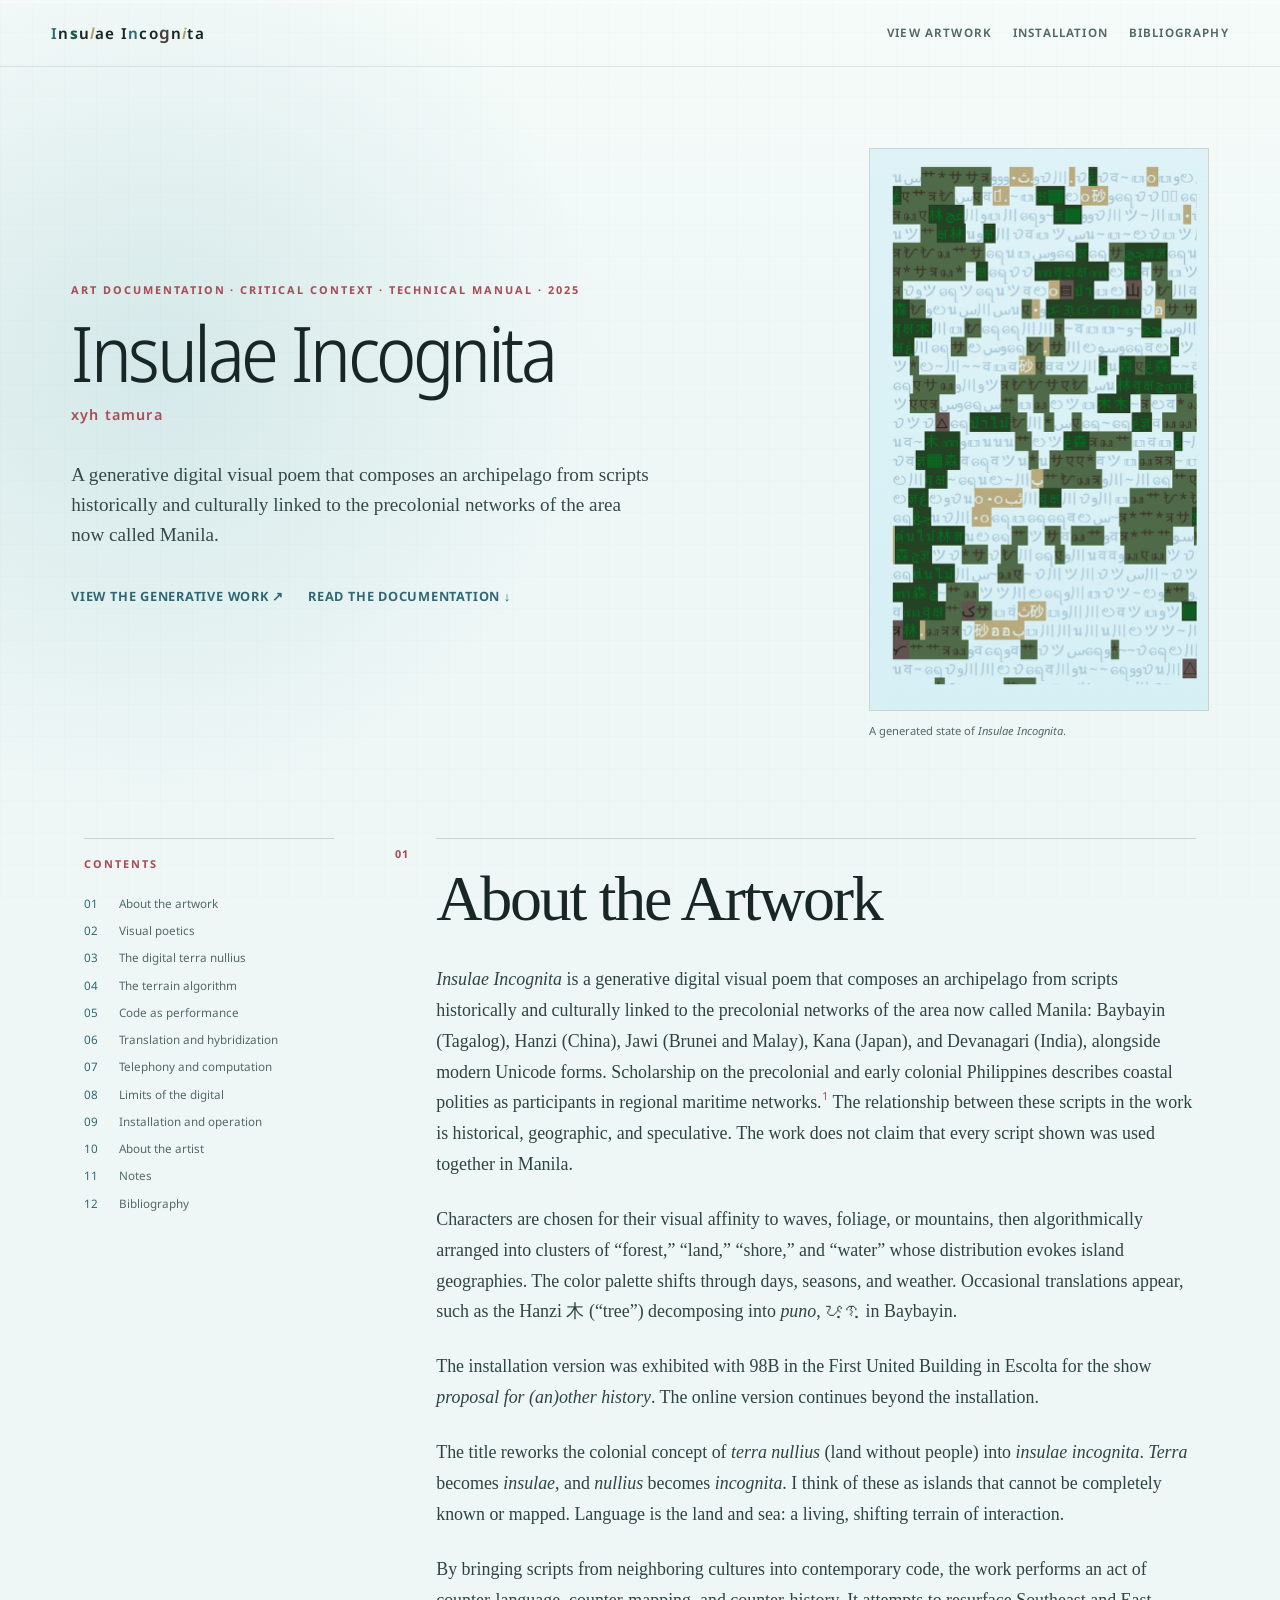
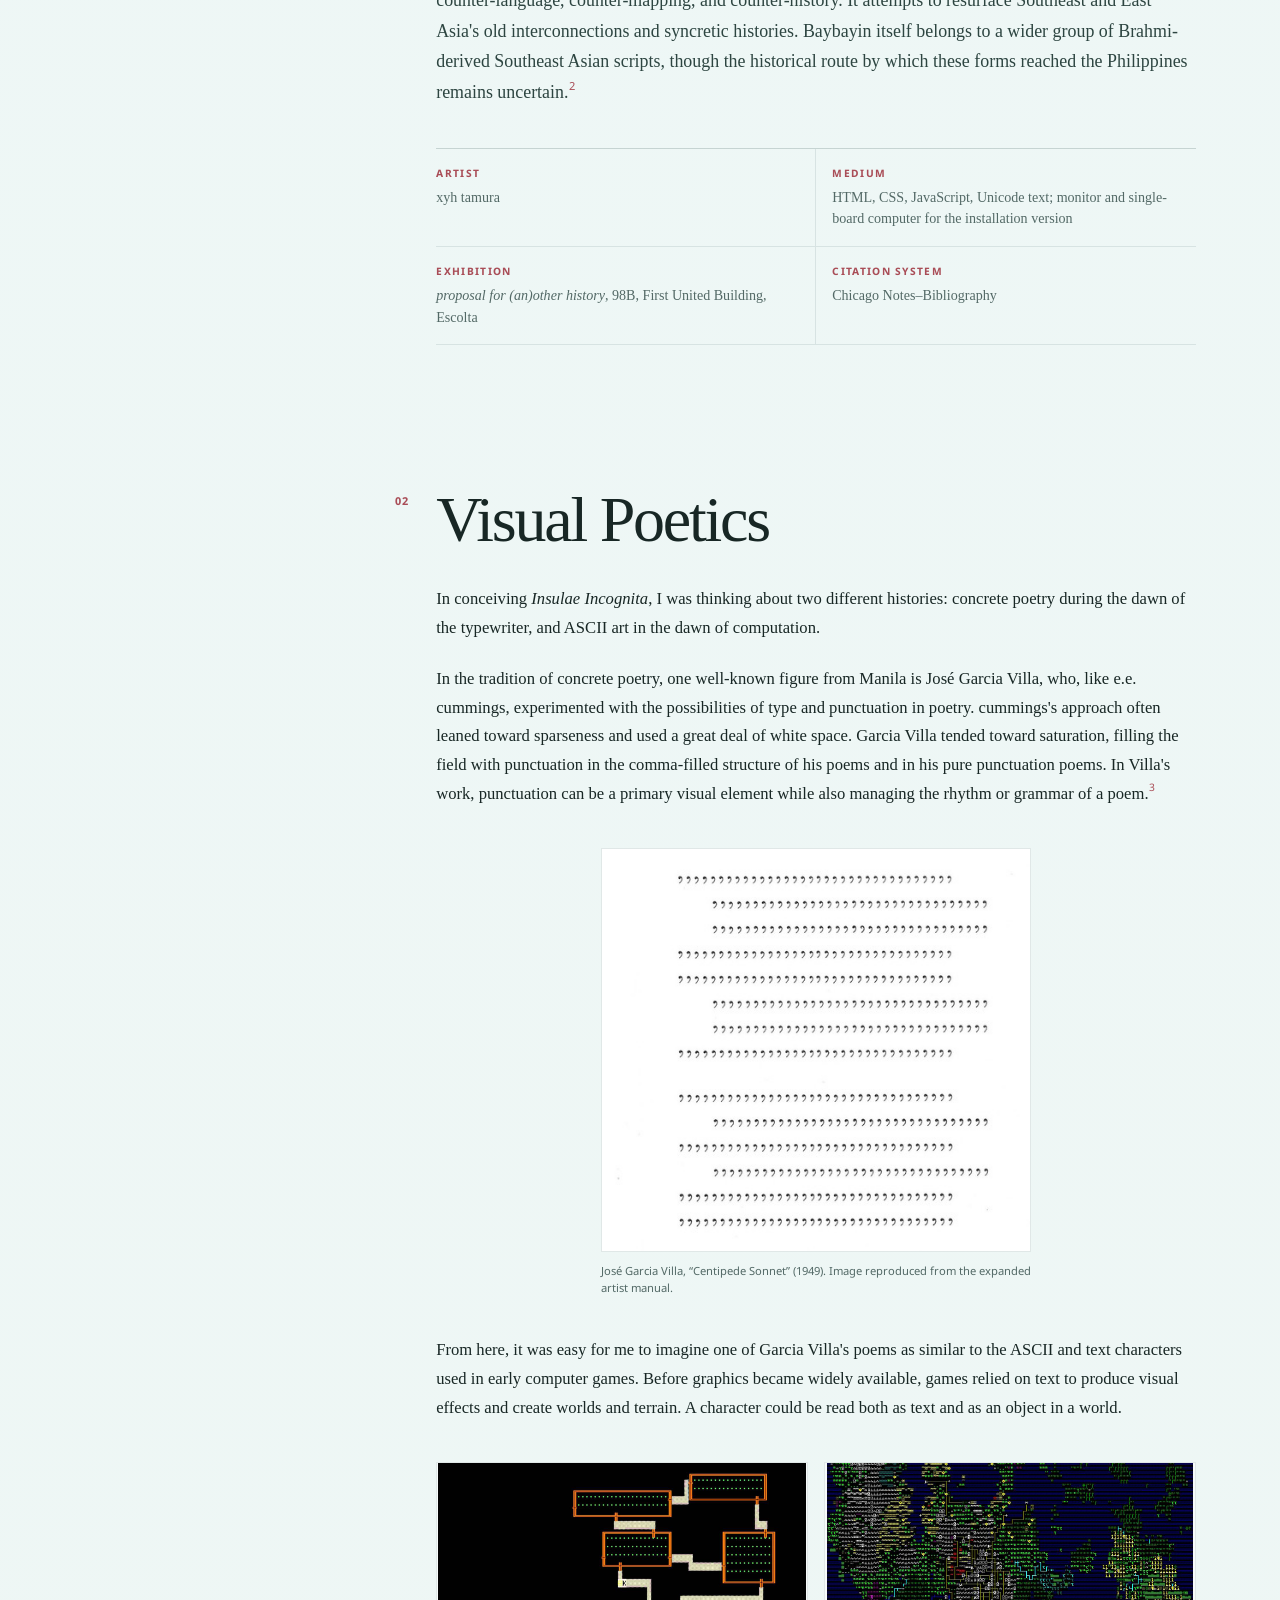
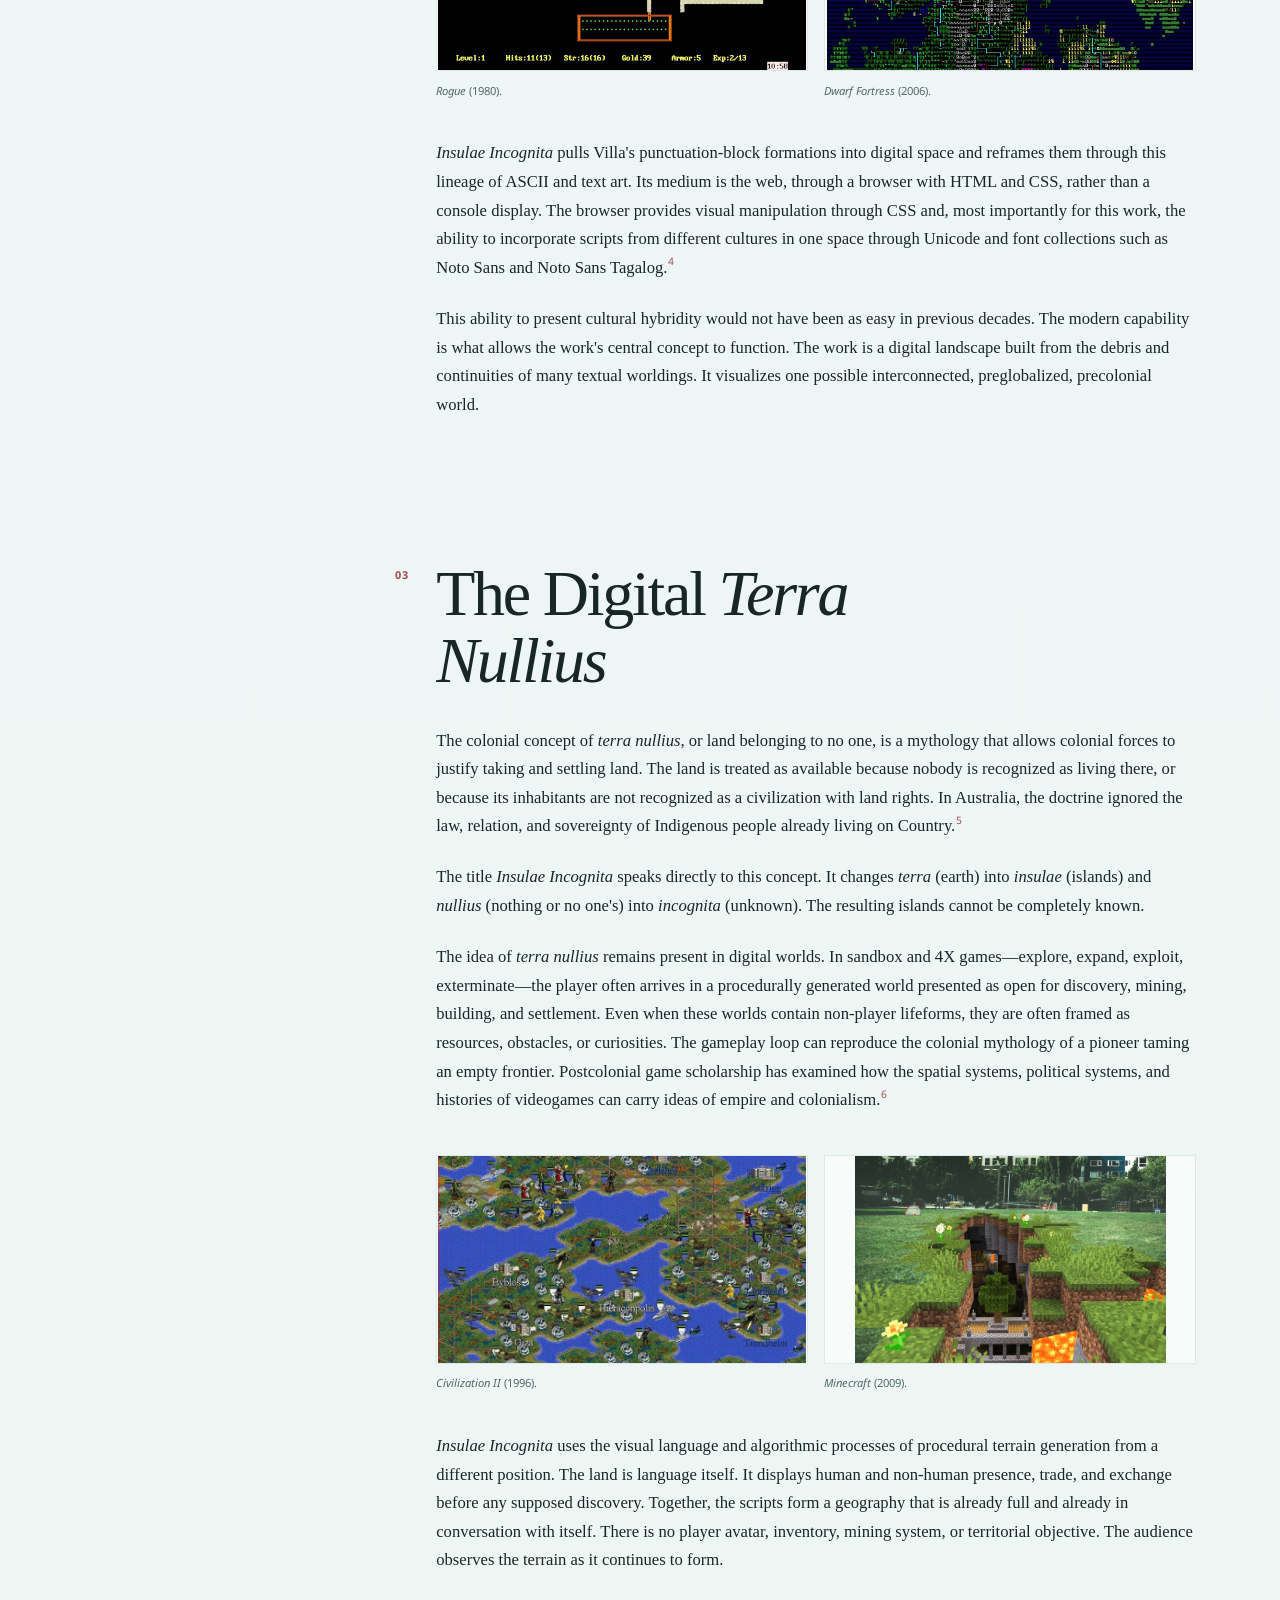
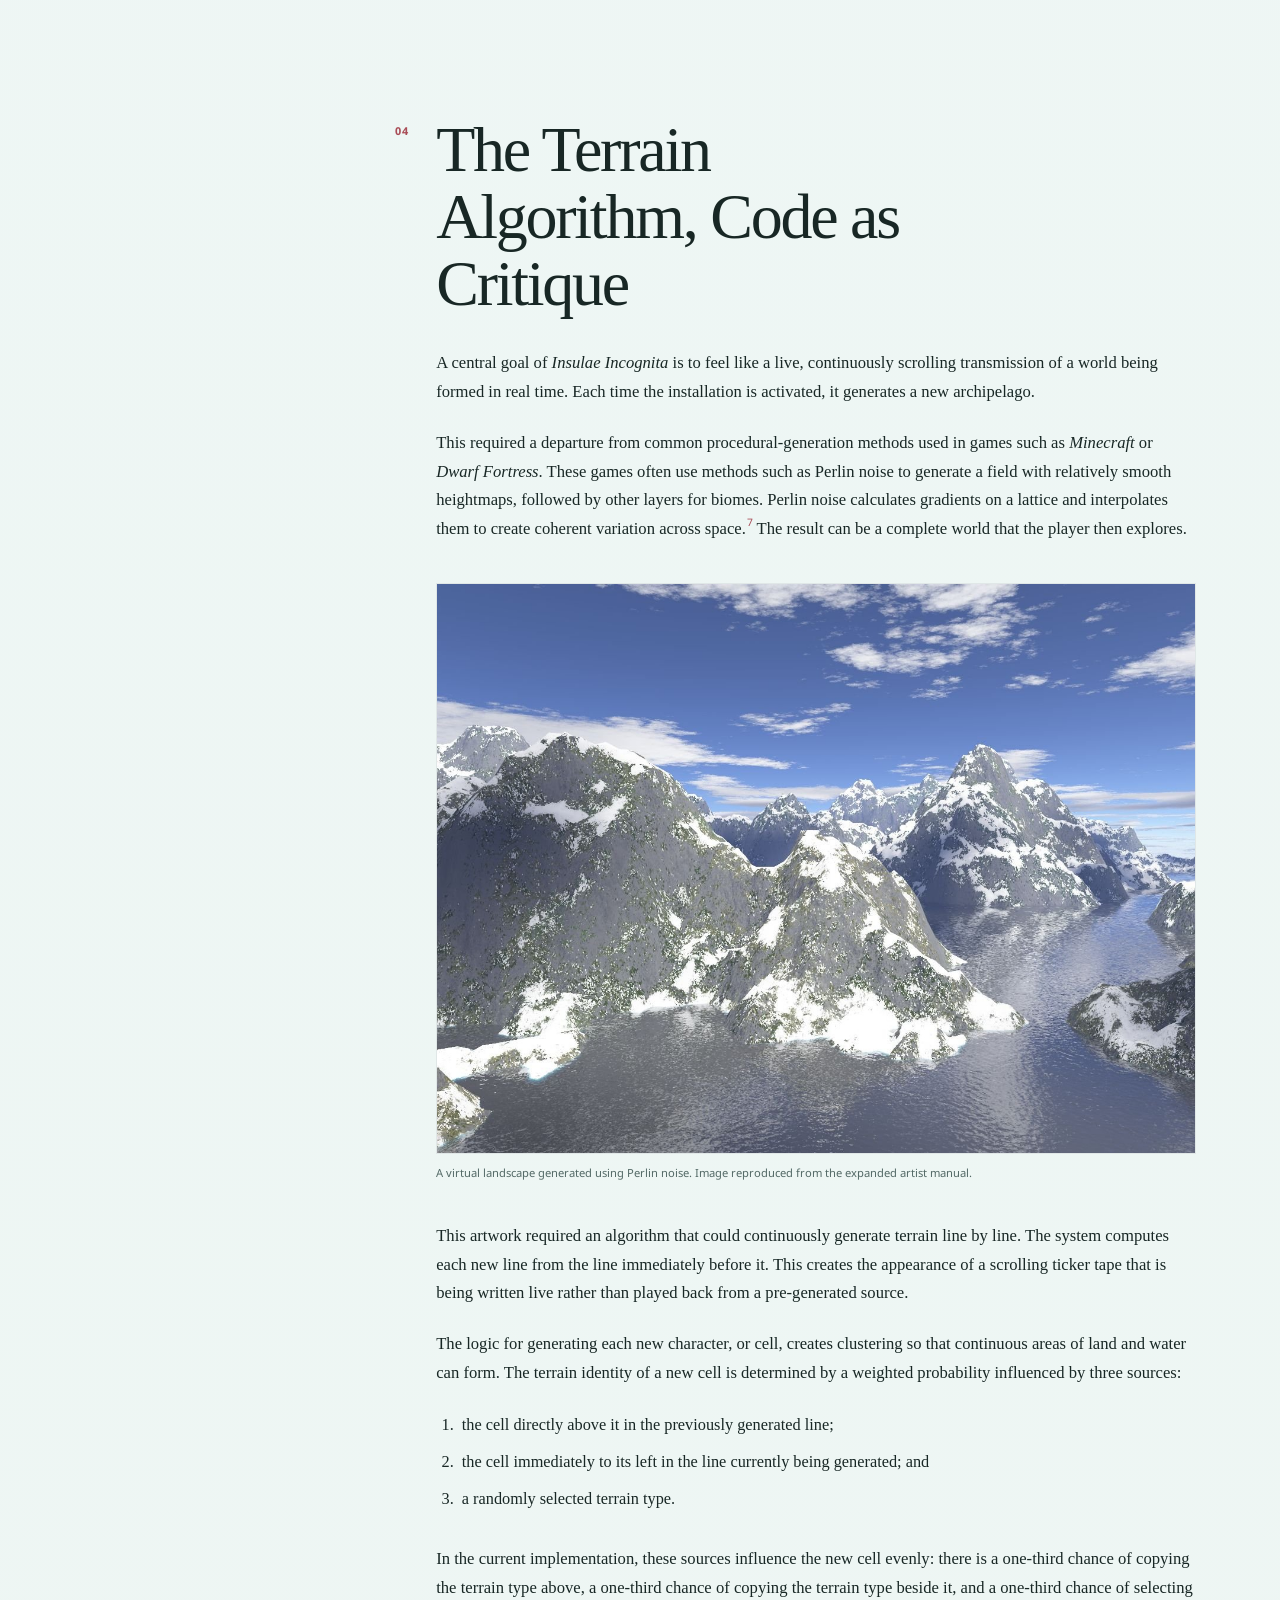
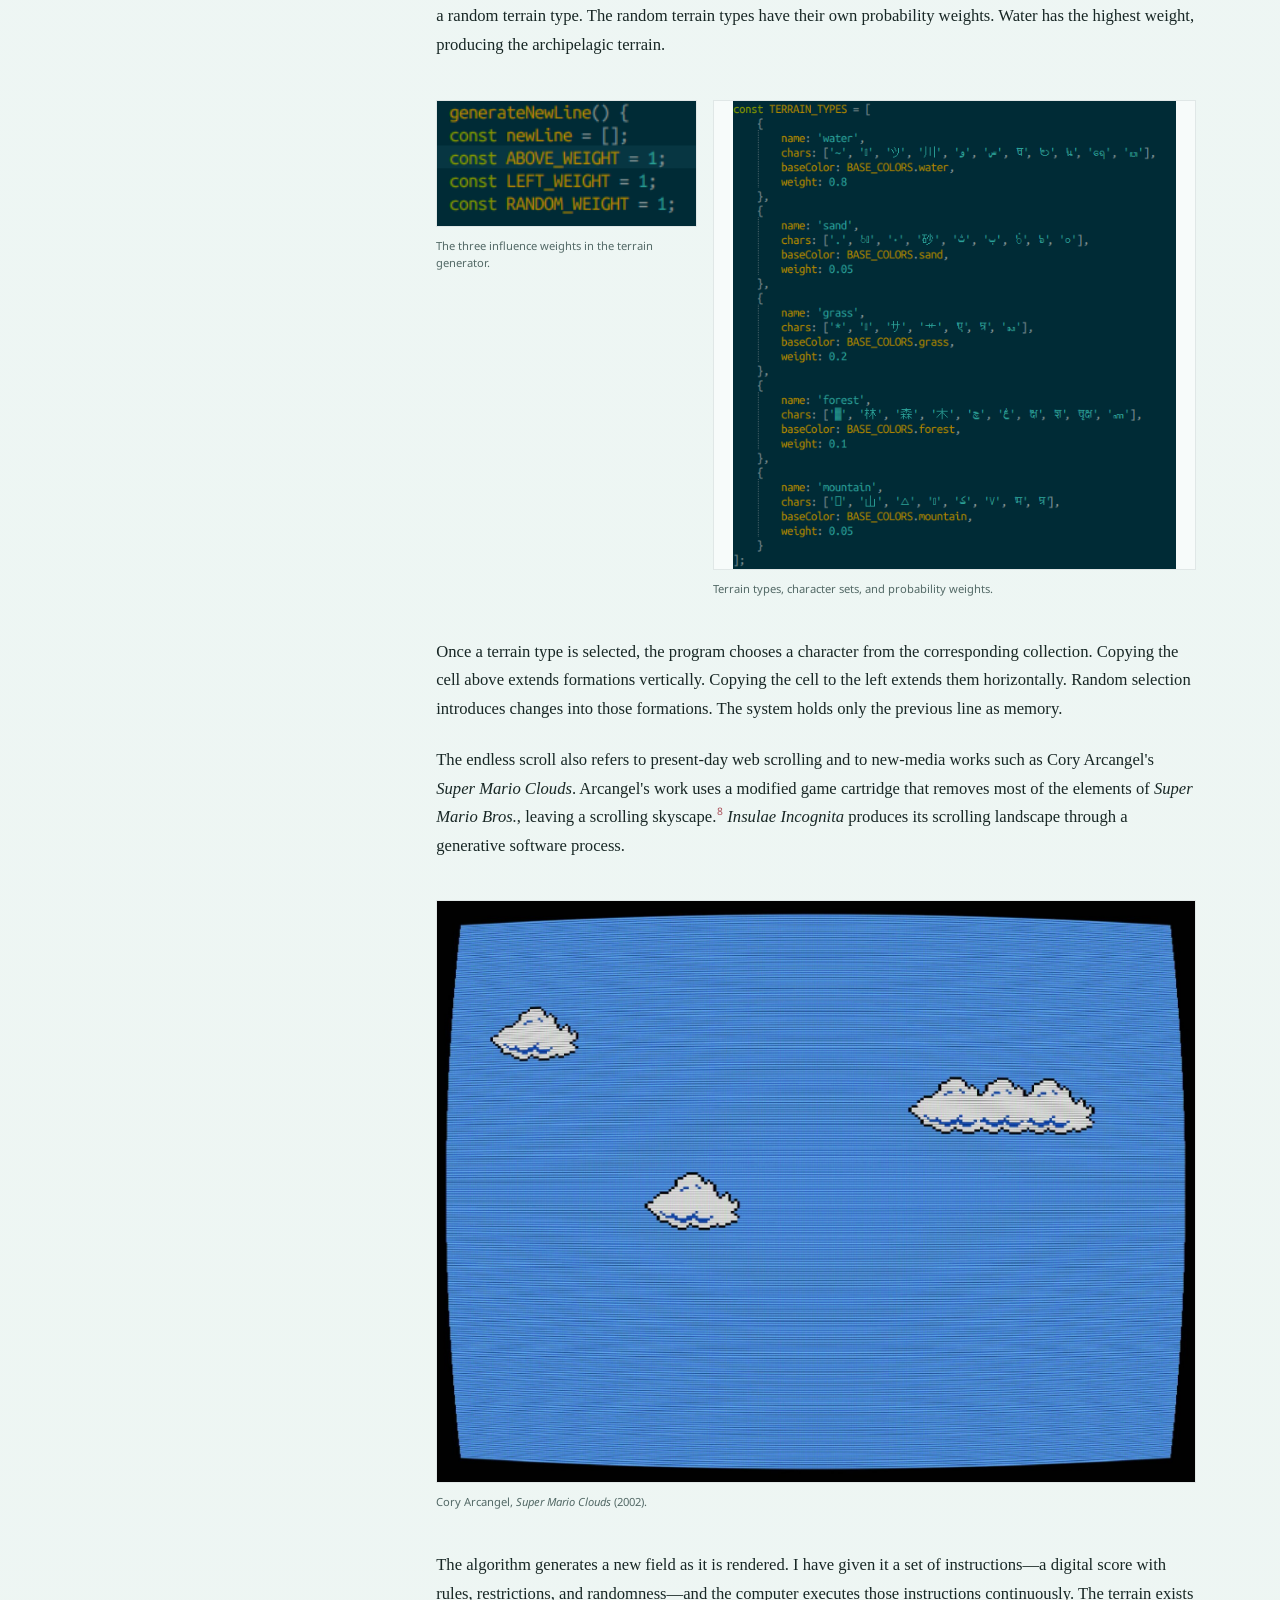
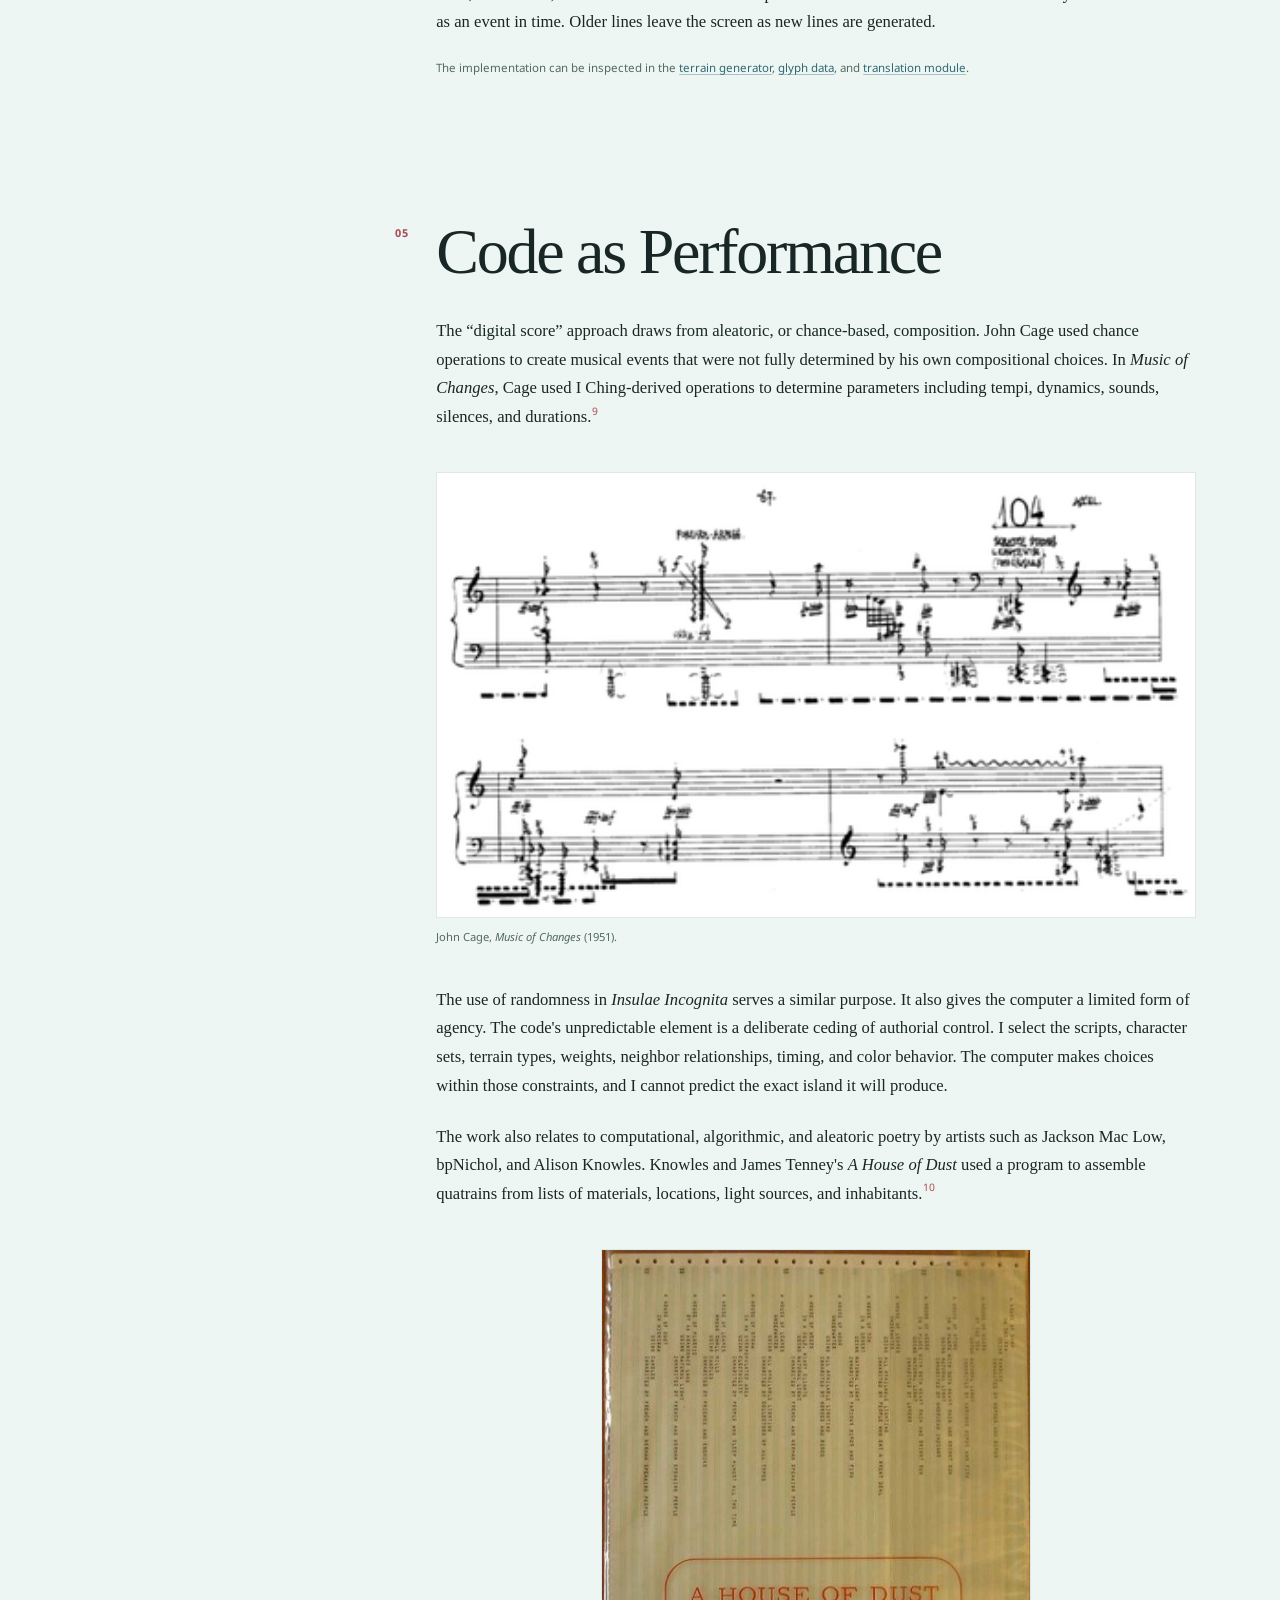
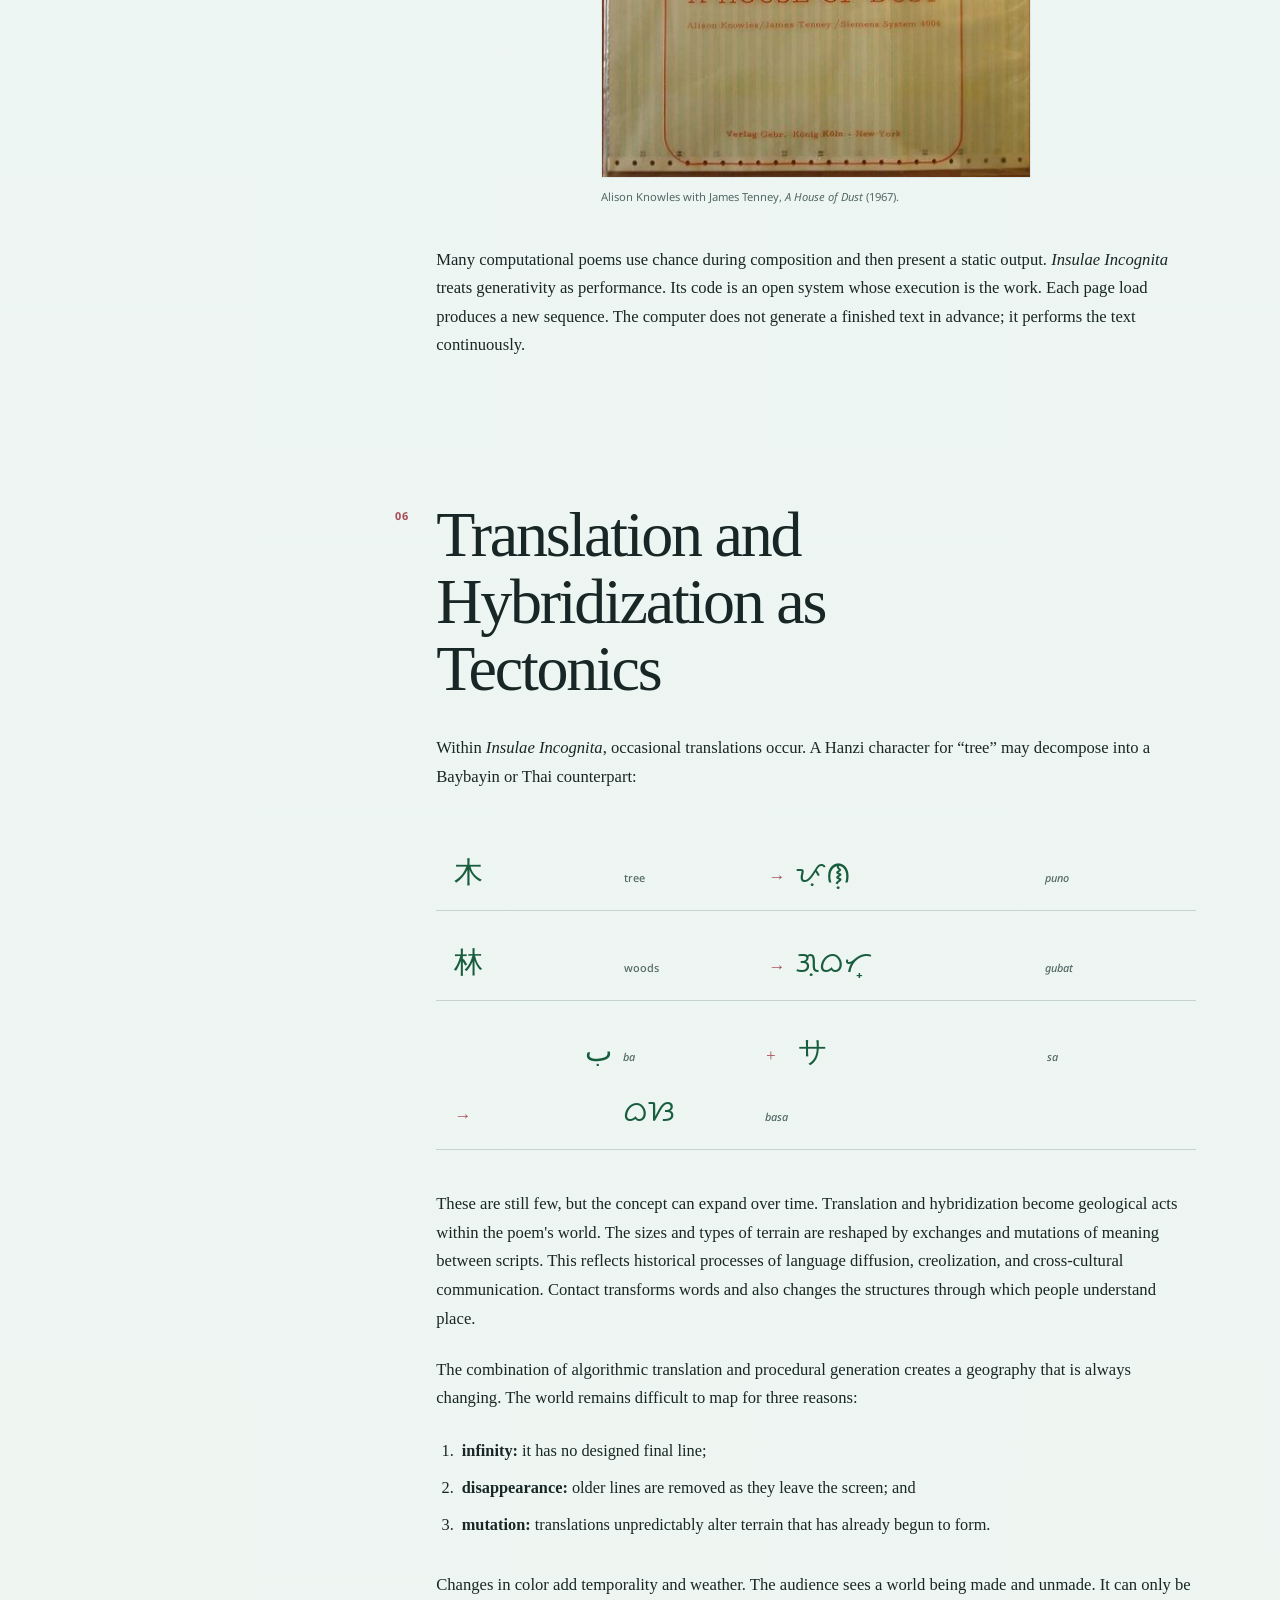
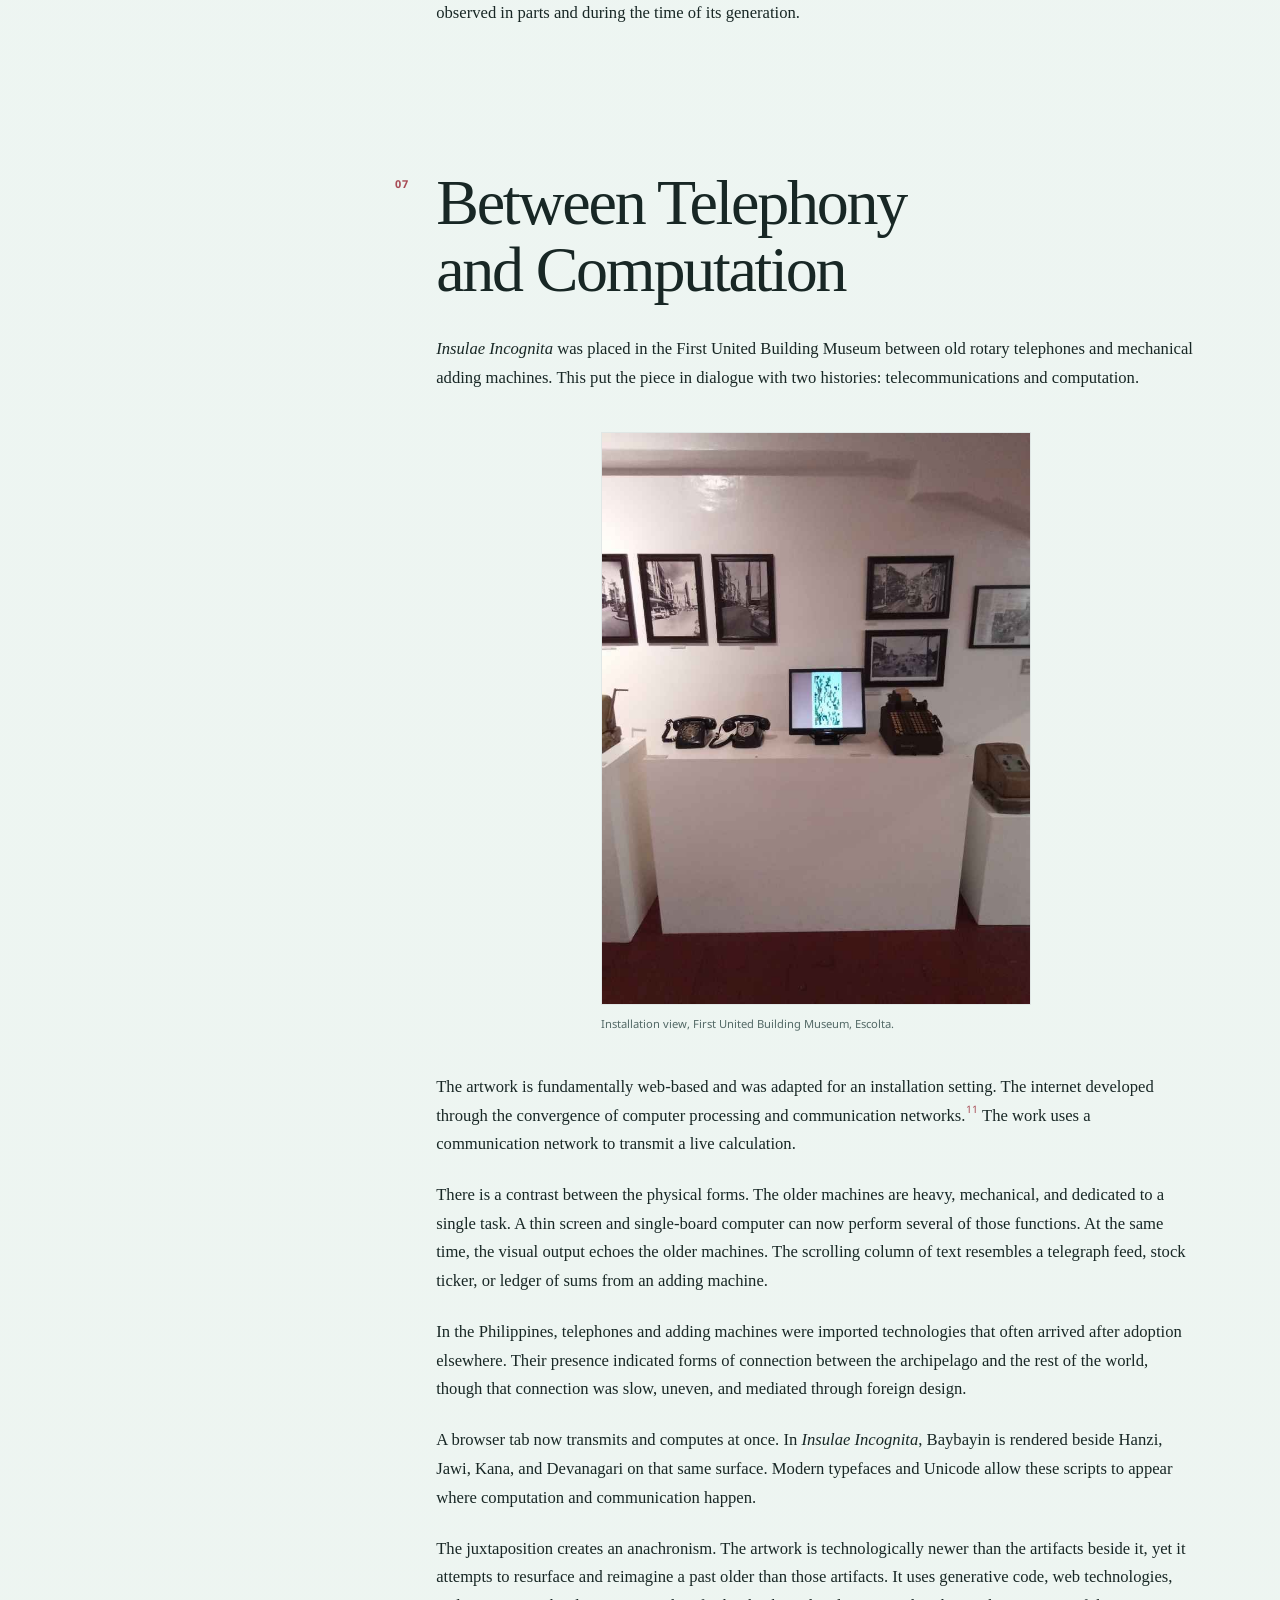
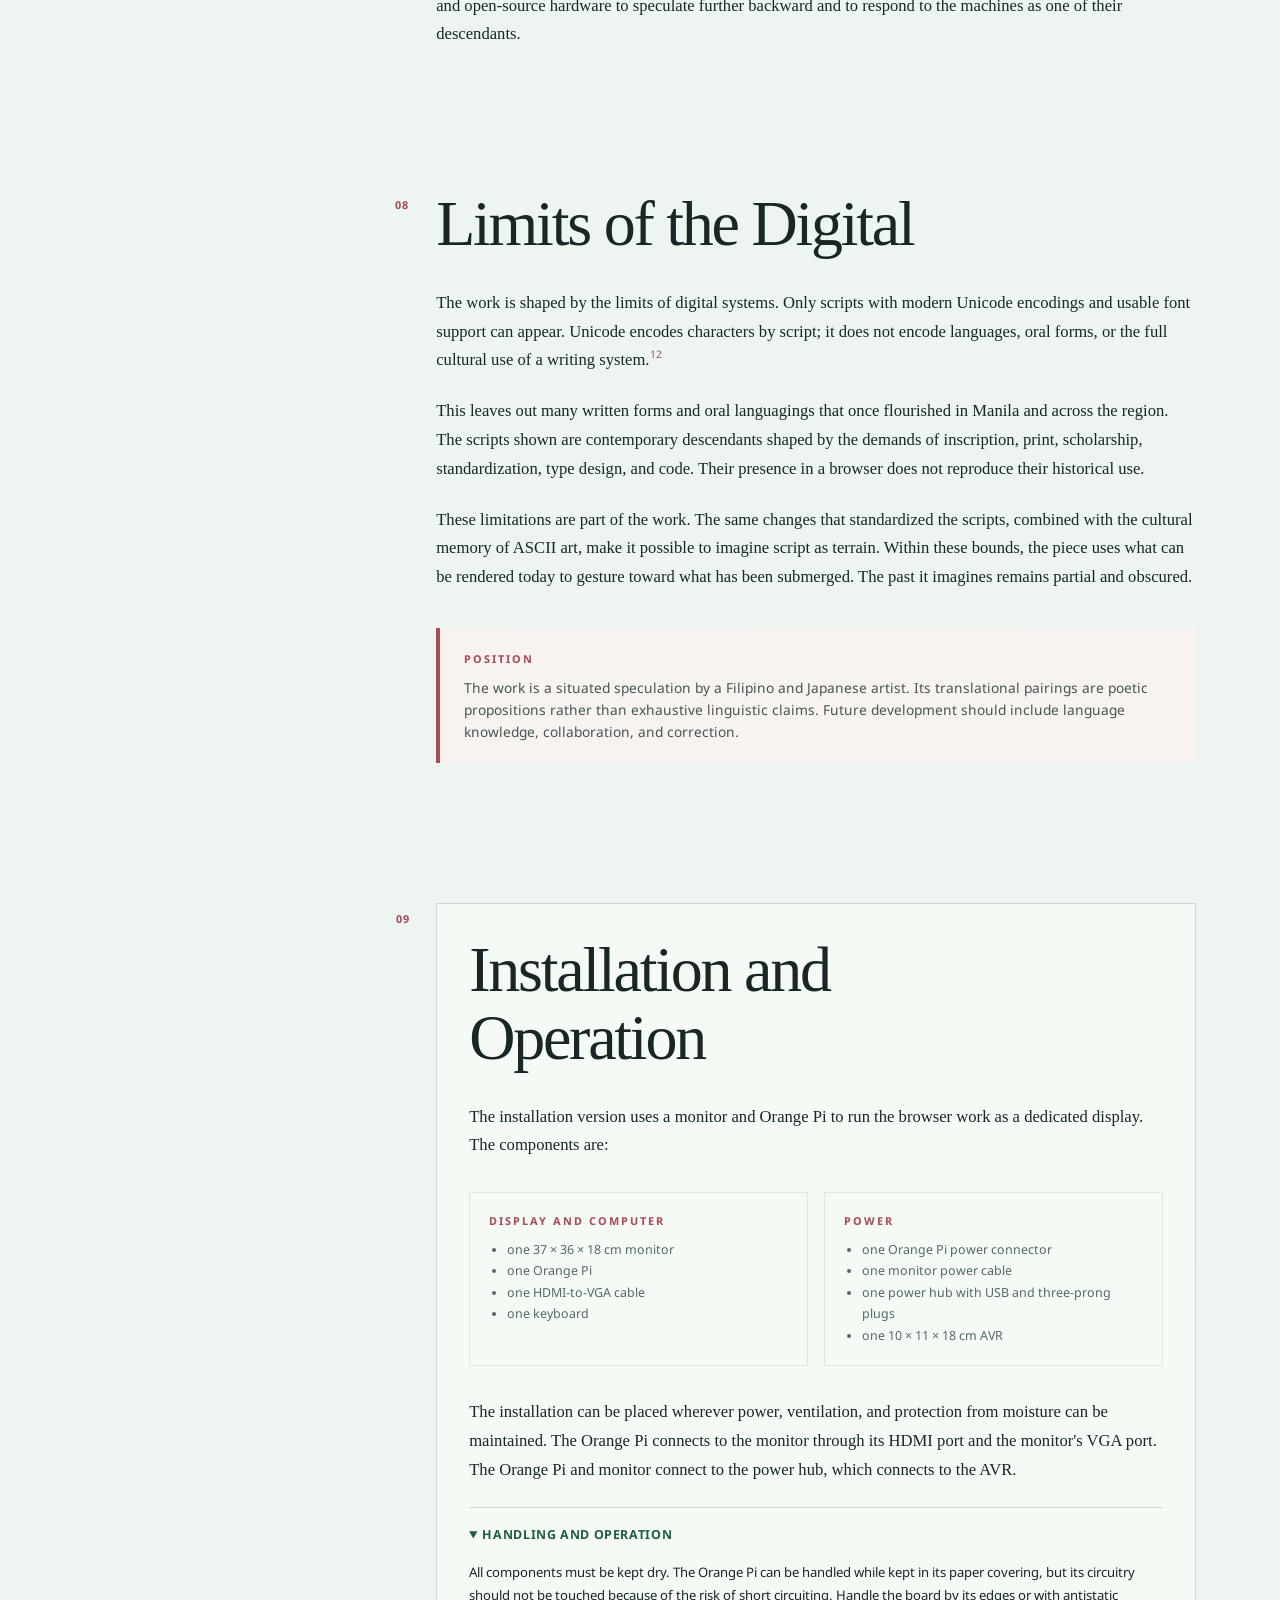
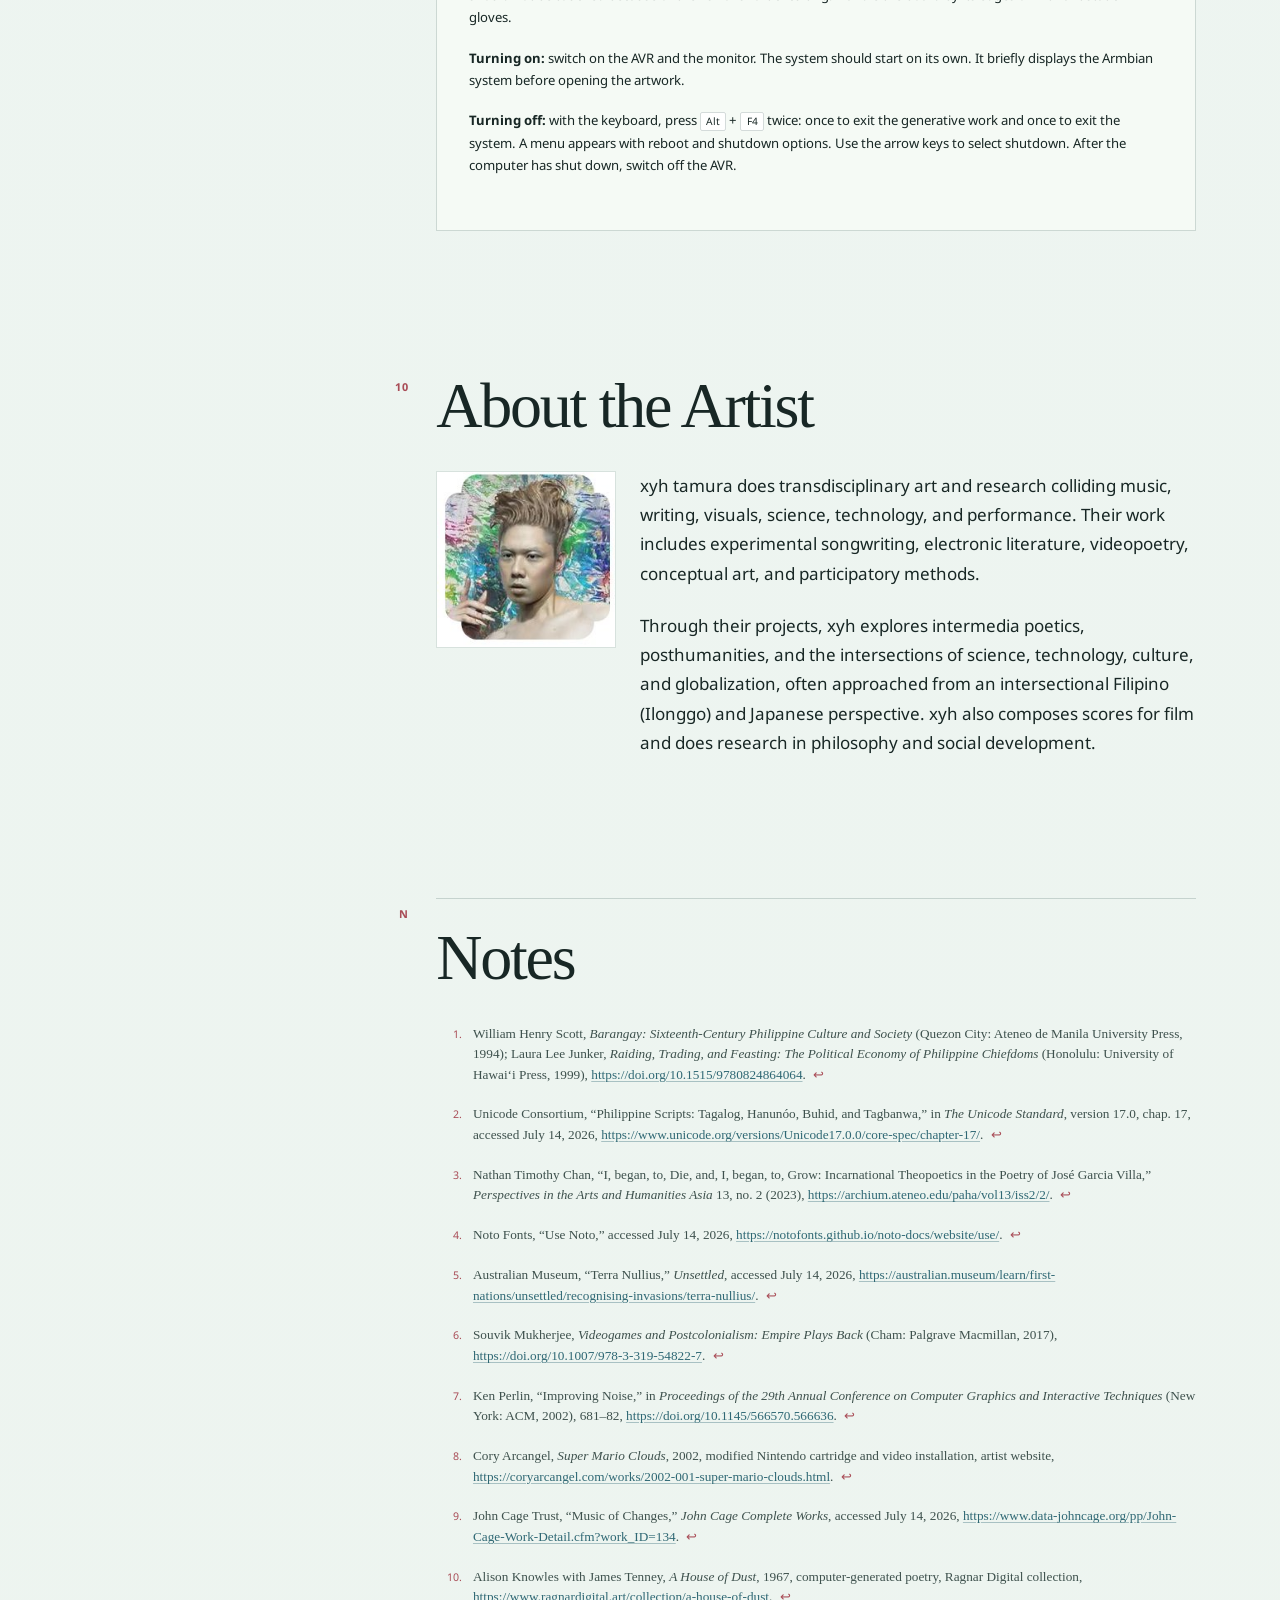
==== commit 3f365783: "art manual update" ====
--- a/about/index.html
+++ b/about/index.html
@@ -3,16 +3,16 @@
 <head>
   <meta charset="utf-8">
   <meta name="viewport" content="width=device-width, initial-scale=1">
-  <meta name="description" content="Art manual and research-creation exegesis for xyh tamura's Insulae Incognita, a generative visual poem composed from multiple writing systems.">
+  <meta name="description" content="Art documentation, critical context, and technical manual for xyh tamura's Insulae Incognita, a generative visual poem composed from multiple writing systems.">
   <meta name="author" content="xyh tamura">
-  <meta name="citation_title" content="Insulae Incognita: Art Manual and Research-Creation Exegesis">
+  <meta name="citation_title" content="Insulae Incognita: Art Documentation, Critical Context, and Technical Manual">
   <meta name="citation_author" content="tamura, xyh">
-  <meta name="citation_publication_date" content="2026">
-  <meta property="og:title" content="Insulae Incognita — art manual and exegesis">
-  <meta property="og:description" content="The concepts, visual poetics, code, installation, and references behind Insulae Incognita.">
+  <meta name="citation_publication_date" content="2025">
+  <meta property="og:title" content="Insulae Incognita — art documentation, critical context, and technical manual">
+  <meta property="og:description" content="Documentation of the artwork, its critical and historical context, technical system, installation, and references.">
   <meta property="og:type" content="article">
   <meta property="og:url" content="https://xyhtamura.github.io/insulaeincognita/about/">
-  <title>Art Manual / Exegesis — Insulae Incognita</title>
+  <title>Art Documentation, Critical Context, and Technical Manual — Insulae Incognita</title>
   <link rel="stylesheet" href="style.css">
 </head>
 <body>
@@ -33,13 +33,13 @@
   <main>
     <section class="hero" aria-labelledby="page-title">
       <div class="hero-copy">
-        <p class="kicker">Art manual · research-creation exegesis · 2026</p>
+        <p class="kicker">art documentation · critical context · technical manual · 2025</p>
         <h1 id="page-title"><cite>Insulae Incognita</cite></h1>
         <p class="subtitle">xyh tamura</p>
         <p class="deck">A generative digital visual poem that composes an archipelago from scripts historically and culturally linked to the precolonial networks of the area now called Manila.</p>
         <div class="hero-actions">
           <a href="../">View the generative work <span aria-hidden="true">↗</span></a>
-          <a href="#about">Read the manual <span aria-hidden="true">↓</span></a>
+          <a href="#about">Read the documentation <span aria-hidden="true">↓</span></a>
         </div>
       </div>
 
@@ -361,7 +361,7 @@
             <p>Noto Fonts. “Use Noto.” Accessed July 14, 2026. <a href="https://notofonts.github.io/noto-docs/website/use/">https://notofonts.github.io/noto-docs/website/use/</a>.</p>
             <p>Perlin, Ken. “Improving Noise.” In <cite>Proceedings of the 29th Annual Conference on Computer Graphics and Interactive Techniques</cite>, 681–82. New York: ACM, 2002. <a href="https://doi.org/10.1145/566570.566636">https://doi.org/10.1145/566570.566636</a>.</p>
             <p>Scott, William Henry. <cite>Barangay: Sixteenth-Century Philippine Culture and Society</cite>. Quezon City: Ateneo de Manila University Press, 1994.</p>
-            <p>Tamura, xyh. <cite>Insulae Incognita: Expanded Art Manual</cite>. Artist manual, 2026.</p>
+            <p>Tamura, xyh. <cite>Insulae Incognita: Expanded Art Manual</cite>. Artist manual, 2025.</p>
             <p>Toy, Michael, Glenn Wichman, and Ken Arnold. <cite>Rogue</cite>. Computer game. 1980.</p>
             <p>Unicode Consortium. “Basic Questions.” <cite>Unicode Frequently Asked Questions</cite>. Accessed July 14, 2026. <a href="https://www.unicode.org/faq/basic_q.html">https://www.unicode.org/faq/basic_q.html</a>.</p>
             <p>———. “Philippine Scripts: Tagalog, Hanunóo, Buhid, and Tagbanwa.” In <cite>The Unicode Standard</cite>, version 17.0, chap. 17. Mountain View, CA: Unicode Consortium, 2025. <a href="https://www.unicode.org/versions/Unicode17.0.0/core-spec/chapter-17/">https://www.unicode.org/versions/Unicode17.0.0/core-spec/chapter-17/</a>.</p>
@@ -370,14 +370,14 @@
 
         <section class="cite-this" aria-labelledby="cite-this-heading">
           <p class="aside-label" id="cite-this-heading">Suggested citation</p>
-          <p>Tamura, xyh. “Insulae Incognita: Art Manual and Research-Creation Exegesis.” 2026. <a href="https://xyhtamura.github.io/insulaeincognita/about/">https://xyhtamura.github.io/insulaeincognita/about/</a>.</p>
+          <p>Tamura, xyh. “Insulae Incognita: Art Documentation, Critical Context, and Technical Manual.” 2025. <a href="https://xyhtamura.github.io/insulaeincognita/about/">https://xyhtamura.github.io/insulaeincognita/about/</a>.</p>
         </section>
       </article>
     </div>
   </main>
 
   <footer>
-    <p><span>ᜏ</span> <cite>Insulae Incognita</cite> · xyh tamura · 2026</p>
+    <p><span>ᜏ</span> <cite>Insulae Incognita</cite> · xyh tamura · 2025</p>
     <a href="#page-title">Top ↑</a>
   </footer>
 
